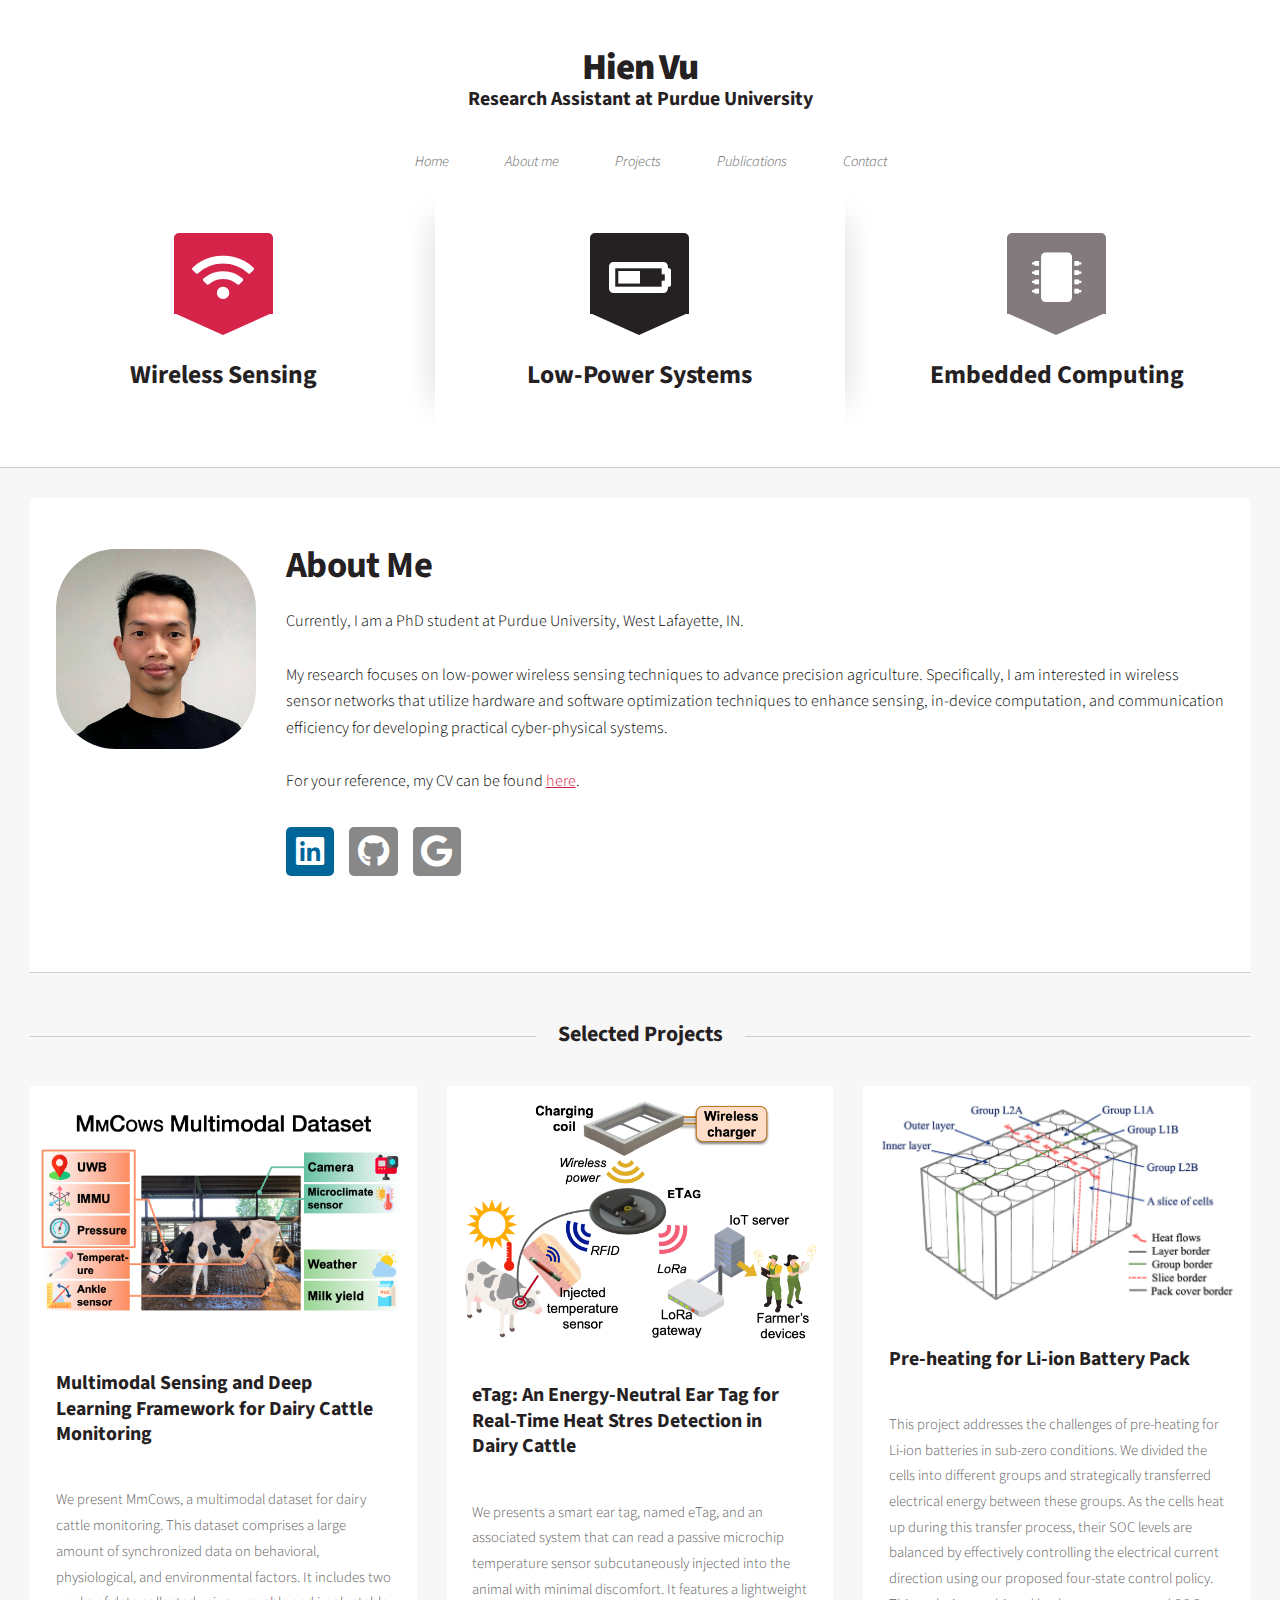
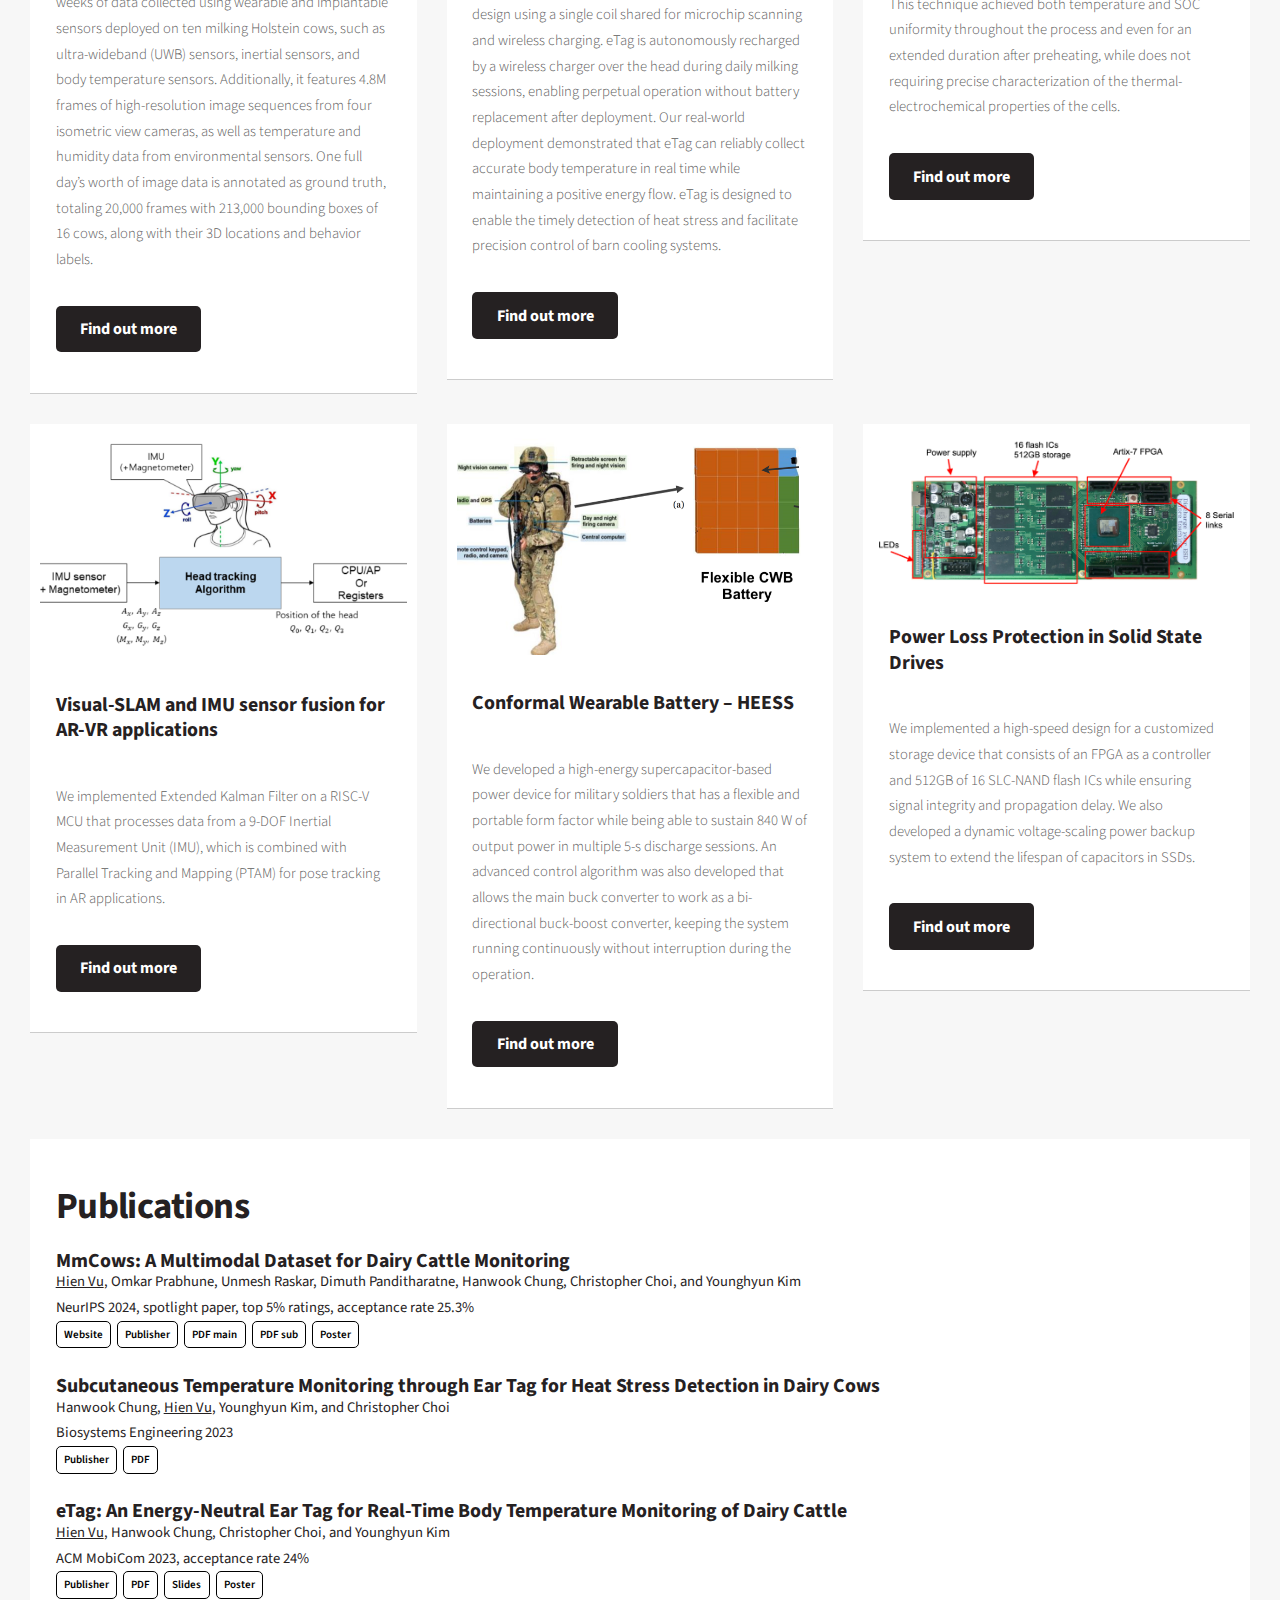
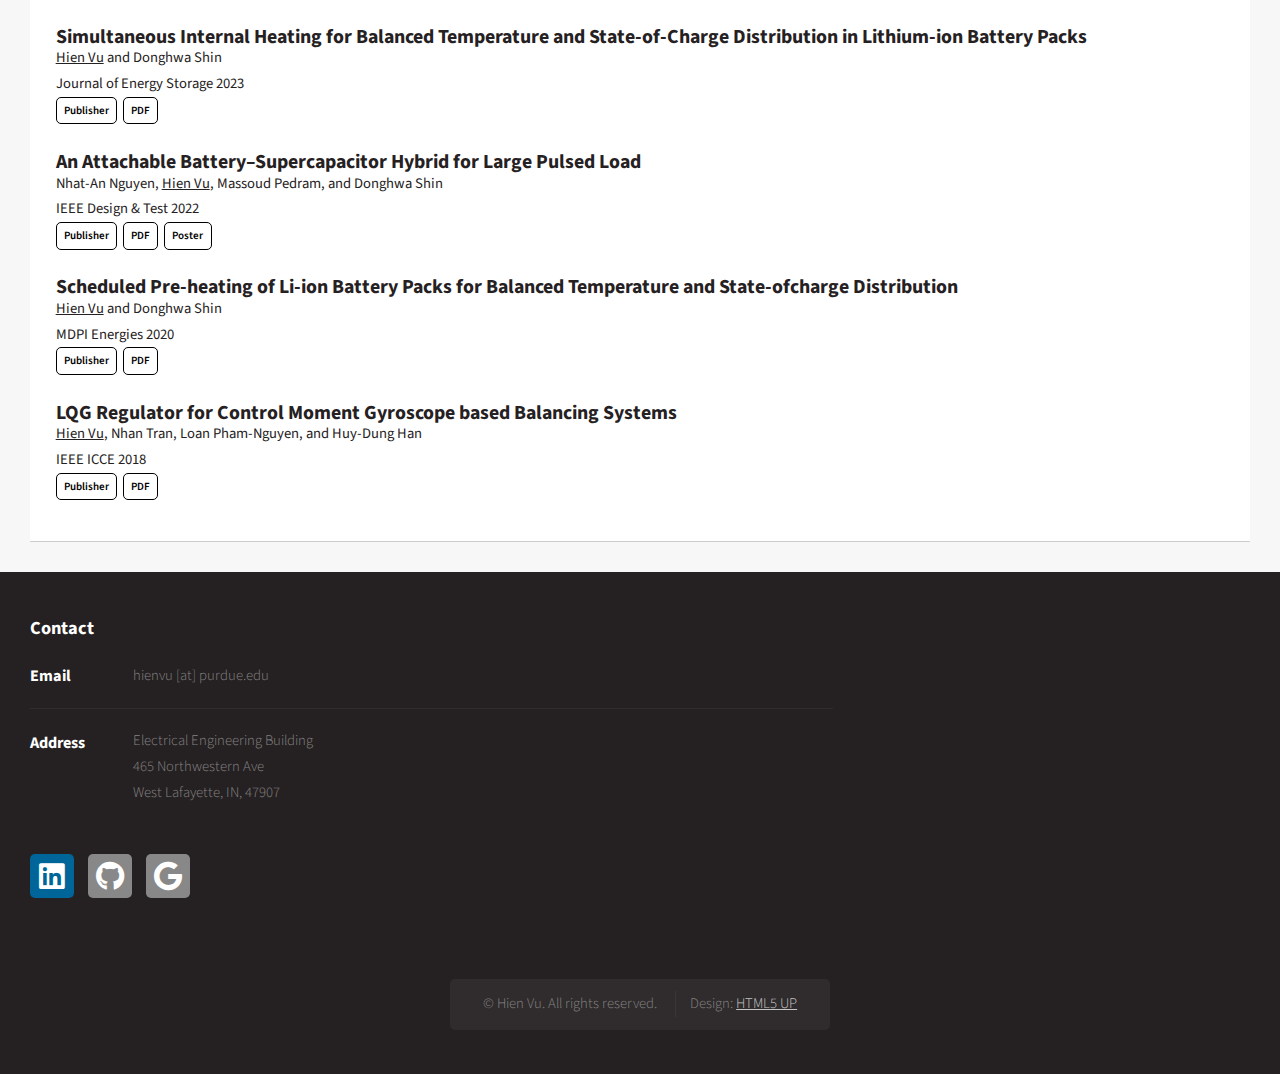
==== index.html @ 11cca4d1 "update" ====
<!DOCTYPE HTML>
<!--
	Dopetrope by HTML5 UP
	html5up.net | @ajlkn
	Free for personal and commercial use under the CCA 3.0 license (html5up.net/license)
-->
<html>

<head>
	<title>Hien Vu</title>
	<meta charset="utf-8" />
	<meta name="viewport" content="width=device-width, initial-scale=1, user-scalable=no" />
	<link rel="stylesheet" href="assets/css/main.css" />
</head>

<body class="homepage is-preload">

	<script> /*HV: 10/17/24: Open internal links in the same tab while external links in new tabs*/
		function targetBlank() {
			var internal = new RegExp("^.*#.*$", "i");
			var a = document.getElementsByTagName('a'); // Grab every link on the page
			for (var i = 0; i < a.length; i++) {
				var href = a[i].href; // Get the href of each link
				if (!internal.test(href) && !href.startsWith(window.location.origin)) { 
					// If it doesn't contain a hash and is an external link
					a[i].setAttribute('target', '_blank'); // Set target to _blank
					a[i].setAttribute('rel', 'noopener noreferrer');
				} else {
					// Ensure internal links do not have a target attribute
					a[i].removeAttribute('target');
				}
			}
		}

		window.onload = targetBlank;
	</script>


	<div id="page-wrapper">

		<!-- Header -->
		<section id="header" style="padding: 50px 0px 20px 0px;">

			<!-- Logo -->
			<h1><a href="index.html">Hien Vu</a></h1>
			<h3>Research Assistant at Purdue University</h3>

			<!-- Nav -->
			<nav id="nav">
				<ul>
					<li><a href="#">Home</a></li>
					<li><a href="#bio">About me</a></li>
					<li><a href="#projects">Projects</a></li>
					<li><a href="#publications">Publications</a></li>
					<!-- <li><a href="#mentoring">Mentoring</a></li> -->
					<li><a href="#contact">Contact</a></li>
					<!-- <li><a href="#bio">Work Experience</a></li> -->
					<!-- <li><a href="#bio">Patents</a></li> -->
					<!-- <li>
									<a href="#">Dropdown</a>
									<ul>
										<li><a href="#bio">Lorem ipsum dolor</a></li>
										<li><a href="#">Magna phasellus</a></li>
										<li><a href="#">Etiam dolore nisl</a></li>
										<li>
											<a href="#">Phasellus consequat</a>
											<ul>
												<li><a href="#">Magna phasellus</a></li>
												<li><a href="#">Etiam dolore nisl</a></li>
												<li><a href="#">Veroeros feugiat</a></li>
												<li><a href="#">Nisl sed aliquam</a></li>
												<li><a href="#">Dolore adipiscing</a></li>
											</ul>
										</li>
										<li><a href="#">Veroeros feugiat</a></li>
									</ul>
								</li> -->
					<!-- <li><a href="left-sidebar.html">Left Sidebar</a></li>
								<li><a href="right-sidebar.html">Right Sidebar</a></li>
								<li><a href="no-sidebar.html">No Sidebar</a></li> -->
				</ul>
			</nav>

			<!-- Banner -->
			<!-- <section id="banner">
				<header>
					<h2>Ciao! This is Alessandro's page.</h2>
					<p>Senior Research Scientist, Nokia Bell Labs</p>
				</header>
			</section> -->

			<!-- Intro -->
			<section id="intro" class="container">
				<div class="row">
					<div class="col-4 col-12-medium">
						<section class="first">
							<i class="icon solid featured alt1 fa-wifi fa-xs"></i>
							<header>
								<h2>Wireless Sensing</h2>
							</header>
							<!-- <p>Nisl amet dolor sit ipsum veroeros sed blandit consequat veroeros et magna tempus.</p> -->
						</section>
					</div>
					<div class="col-4 col-12-medium">
						<section class="middle">
							<i class="icon solid featured alt fa-battery-half fa-xs"></i>
							<header>
								<h2>Low-Power Systems</h2>
							</header>
							<!-- <p>Nisl amet dolor sit ipsum veroeros sed blandit consequat veroeros et magna tempus.</p> -->
						</section>
					</div>
					<div class="col-4 col-12-medium">
						<section class="last">
							<i class="icon solid featured alt2 fa-microchip fa-xs"></i>
							<header>
								<h2>Embedded Computing</h2>
							</header>
							<!-- <p>Nisl amet dolor sit ipsum veroeros sed blandit consequat veroeros et magna tempus.</p> -->
						</section>
					</div>
				</div>
				<!-- <footer>
								<ul class="actions">
									<li><a href="#" class="button large">Get Started</a></li>
									<li><a href="#" class="button alt large">Learn More</a></li>
								</ul>
							</footer> -->
			</section>

		</section>

		<!-- Main -->
		<section id="main">

			<div class="container">
				<article class="box post" id="bio">
					<!-- <a href="#" class="image featured"><img src="files/images/pic01.jpg" alt="" /></a> -->

					<div>
						<img class="author-img" src="files/profile/me.png" alt="" />
					</div>

					<div class="row">
						<div class="col">
							<div class="col-4 col-6-medium col-12-small">
								<header>
									<div>
										<h2>About Me</h2>
									</div>
									<!-- <p>Lorem ipsum dolor sit amet feugiat</p> -->
								</header>
								<hvt>
									Currently, I am a PhD student at Purdue University, West Lafayette, IN. </br> </br>

									My research focuses on low-power wireless sensing techniques to advance precision agriculture. Specifically, I am interested in wireless sensor networks that utilize hardware and software optimization techniques to enhance sensing, in-device computation, and communication efficiency for developing practical cyber-physical systems. </br> </br>
 
									For your reference, my CV can be found <a href="files/CV_Hien_Vu.pdf">here</a>.
								</p>

								<ul class="social">
									<li><a class="icon brands fa-linkedin" href="https://www.linkedin.com/in/hienvuvg"><span class="label">LinkedIn</span></a></li>
									<li><a class="icon brands fa-github" href="https://github.com/hienvuvg"><span class="label">Twitter</span></a></li>
									<li><a class="icon brands fa-google" href="https://scholar.google.com/citations?user=TlFWZ8QAAAAJ&hl=en"><span class="label">Google Scholar</span></a></li>
								</ul>
							</div>
						</div>
					</div>
				</article>


				<div class="row">
					<div class="col-12">

						<!-- Portfolio -->
						<section id="projects">
							<header class="major">
								<h2>Selected Projects</h2>
							</header>
							<div class="row">

								<div class="col-4 col-6-medium col-12-small">
									<section class="box">
										<a class="image featured"><img style="padding: 10px 10px 0px 10px;" src="files/images/MmCows_thumbnail.png" alt="" /></a>
										<header>
											<h3>Multimodal Sensing and Deep Learning Framework for Dairy Cattle Monitoring</p>
										</header>
										<p> 
											<!-- We introduce a comprehensive multimodal dataset for health monitoring of dairy cattle called MmCows. It includes data of dairy cows during 14 days consisting 3D UWB location, IMU acceleration, air pressure, body temperature, ankle acceleration, multi-view RGB images, weather conditions, UWB distances, head direction, lying behavior, and health records. Additionally, it features 20,000 annotated isometric-view images from four cameras, detailing cow IDs and behaviors of 16 cows, along with 3D body location ground truth. -->
											We present MmCows, a multimodal dataset for dairy cattle monitoring. This dataset comprises a large amount of synchronized data on behavioral, physiological, and environmental factors. It includes two weeks of data collected using wearable and implantable sensors deployed on ten milking Holstein cows, such as ultra-wideband (UWB) sensors, inertial sensors, and body temperature sensors. Additionally, it features 4.8M frames of high-resolution image sequences from four isometric view cameras, as well as temperature and humidity data from environmental sensors. One full day’s worth of image data is annotated as ground truth, totaling 20,000 frames with 213,000 bounding boxes of 16 cows, along with their 3D locations and behavior labels.
										</p>
										<footer>
											<ul class="actions">
												<li><a href="https://engineering.purdue.edu/neis/research/projects/mmcows.html" class="button alt">Find out more</a></li>
											</ul>
										</footer>
									</section>
								</div>


								<div class="col-4 col-6-medium col-12-small">
									<section class="box">
										<a class="image featured"><img style="padding: 10px 10px 0px 10px;" src="files/images/etag.png" alt="" /></a>
										<header>
											<h3>eTag: An Energy-Neutral Ear Tag for Real-Time Heat Stres Detection in Dairy Cattle</p>
										</header>
										<p> 
											<!-- We developed a light-weight wearable ear tag for non-invasively measuring body temperature of dairy cattle in real time for heat stress monitoring. The tag receives power wirelessly and autonomously from a stationary charger during short 10-minute milking sessions, allowing the tag to run for five days in average after one charge. Seven tags were fabricated and deployed on real cows in a three-week experiment in an operational dairy barn at UW-Madison. -->
											We presents a smart ear tag, named eTag, and an associated system that can read a passive microchip temperature sensor subcutaneously injected into the animal with minimal discomfort. It features a lightweight design using a single coil shared for microchip scanning and wireless charging. eTag is autonomously recharged by a wireless charger over the head during daily milking sessions, enabling perpetual operation without battery replacement after deployment. Our real-world deployment demonstrated that eTag can reliably collect accurate body temperature in real time while maintaining a positive energy flow. eTag is designed to enable the timely detection of heat stress and facilitate precision control of barn cooling systems.
										</p>
										<footer>
											<ul class="actions">
												<li><a href="https://www.dropbox.com/scl/fi/u3yf3z5c5z2ogj0otzvlh/MobiCom23.pdf?rlkey=tadvmqk7tgmmq2fmtlvgmvt2s&dl=1" class="button alt">Find out more</a></li>
											</ul>
										</footer>
									</section>
								</div>


								<div class="col-4 col-6-medium col-12-small">
									<section class="box">
										<a class="image featured"><img style="padding: 10px 10px 0px 10px;" src="files/images/heating.png" alt="" /></a>
										<header>
											<h3>Pre-heating for Li-ion Battery Pack</p>
										</header>
										<p> 
											<!-- Maintaining temperature and SOC levels of Li-ion cells is crucial to their performance and lifespan.  -->
											This project addresses the challenges of pre-heating for Li-ion batteries in sub-zero conditions. We divided the cells into different groups and strategically transferred electrical energy between these groups. As the cells heat up during this transfer process, their SOC levels are balanced by effectively controlling the electrical current direction using our proposed four-state control policy. This technique achieved both temperature and SOC uniformity throughout the process and even for an extended duration after preheating, while does not requiring precise characterization of the thermal-electrochemical properties of the cells.
										</p>
										<footer>
											<ul class="actions">
												<li><a href="https://www.sciencedirect.com/science/article/pii/S2352152X22025087?dgcid=author" class="button alt">Find out more</a></li>
											</ul>
										</footer>
									</section>
								</div>


								<div class="col-4 col-6-medium col-12-small">
									<section class="box">
										<a class="image featured"><img style="padding: 10px 10px 0px 10px;" src="files/images/slam.png" alt="" /></a>
										<header>
											<h3>Visual-SLAM and IMU sensor fusion for AR-VR applications</p>
										</header>
										<p> We implemented Extended Kalman Filter on a RISC-V MCU that processes data from a 9-DOF Inertial Measurement Unit (IMU), which is combined with Parallel Tracking and Mapping (PTAM) for pose tracking in AR applications.</p>
										<footer>
											<ul class="actions">
												<li><a href="pages/visual-slam.html" class="button alt">Find out more</a></li>
											</ul>
										</footer>
									</section>
								</div>


								<div class="col-4 col-6-medium col-12-small">
									<section class="box">
										<a class="image featured"><img style="padding: 10px 10px 0px 10px;" src="files/images/cwb.png" alt="" /></a>
										<header>
											<h3>Conformal Wearable Battery – HEESS</p>
										</header>
										<p> We developed a high-energy supercapacitor-based power device for military soldiers that has a flexible and portable form factor while being able to sustain 840 W of output power in multiple 5-s discharge sessions. An advanced control algorithm was also developed that allows the main buck converter to work as a bi-directional buck-boost converter, keeping the system running continuously without interruption during the operation. </p>
										<footer>
											<ul class="actions">
												<li><a href="pages/cwb-heess.html" class="button alt">Find out more</a></li>
											</ul>
										</footer>
									</section>
								</div>

								<div class="col-4 col-6-medium col-12-small">
									<section class="box">
										<a class="image featured"><img style="padding: 10px 10px 0px 10px;" src="files/images/plp.png" alt="" /></a>
										<header>
											<h3>Power Loss Protection in Solid State Drives</p>
										</header>
										<p> We implemented a high-speed design for a customized storage device that consists of an FPGA as a controller and 512GB of 16 SLC-NAND flash ICs while ensuring signal integrity and propagation delay. We also developed a dynamic voltage-scaling power backup system to extend the lifespan of capacitors in SSDs.
										</p>
										<footer>
											<ul class="actions">
												<li><a href="pages/spartan-ssd.html" class="button alt">Find out more</a></li>
											</ul>
										</footer>
									</section>
								</div>

								
							</div>
						</section>

					</div>
					<div class="col-12">

						<!-- Blog -->


					</div>
				</div>

				<article class="box post" id="publications">
					<!-- <a href="#" class="image featured"><img src="files/images/pic01.jpg" alt="" /></a> -->
					<header>
						<h2>Publications</h2>
						<!-- <p>Lorem ipsum dolor sit amet feugiat</p> -->
					</header>
		
					<section>
						<!-- <header>
							<h3>Selected Peer-reviewed Publications</h3>
						</header> -->
						<!-- <p> -->
							<!-- HV: Default format -->
							<!-- <ul class="no-bullets">
								<li><b>Paper name</b></br>
									<u>Hien Vu</u>, Hanwook Chung, Christopher Choi, and Younghyun Kim </br>
									Conference</br>
									<a class="button small alt" href="https://link">Publisher</a>
									<a class="button small alt" href="papers/link">PDF</a>
								</li>
							</ul> -->
							<strong>
							<div class="list__item">
								<article class="archive__item" itemscope="" itemtype="http://schema.org/CreativeWork">
									<h3 class="archive__item-title" itemprop="headline" style="text-decoration:none; margin-bottom:-5px;">MmCows: A Multimodal Dataset for Dairy Cattle Monitoring</h3>
									<p><u>Hien Vu</u>, Omkar Prabhune, Unmesh Raskar, Dimuth Panditharatne, Hanwook Chung, Christopher Choi, and Younghyun Kim</br>
									NeurIPS 2024, spotlight paper, top 5% ratings, acceptance rate 25.3%
									<br/>
									<a class="button small alt" href="https://engineering.purdue.edu/neis/research/projects/mmcows.html">Website</a>
									<a class="button small alt" href="https://neurips.cc/virtual/2024/poster/97651">Publisher</a>
									<a class="button small alt" href="https://www.dropbox.com/scl/fi/v6la2ydf9biwo1w7e76ck/MmCows_dataset.pdf?rlkey=ay6d407gtlgrjuit8cy4yiatv&st=zfhsxdw7&dl=1">PDF main</a>
									<a class="button small alt" href="https://www.dropbox.com/scl/fi/86fx179015w424iy36ehj/MmCows_supplementary.pdf?rlkey=79z3ykysdqgm76xk8qbhezvte&st=mymy14cp&dl=1">PDF sub</a>
									<a class="button small alt" href="https://www.dropbox.com/scl/fi/g466wu7mhuygx9ybh5nr9/MmCows_poster.pdf?rlkey=vqf6qt4md3xd86frsl70i08h9&st=g1z36kzr&dl=1">Poster</a>
								</article>
							</div>
							</br>

							<div class="list__item">
								<article class="archive__item" itemscope="" itemtype="http://schema.org/CreativeWork">
									<h3 class="archive__item-title" itemprop="headline" style="text-decoration:none; margin-bottom:-5px;">Subcutaneous Temperature Monitoring through Ear Tag for Heat Stress Detection in Dairy Cows</h3>
									<p>Hanwook Chung, <u>Hien Vu</u>, Younghyun Kim, and Christopher Choi </br>
									Biosystems Engineering 2023 
									<br/>
									<a class="button small alt" href="https://doi.org/10.1016/j.biosystemseng.2023.10.001">Publisher</a>
									<a class="button small alt" href="https://www.dropbox.com/scl/fi/bzo64v2sgx4636b1y4cy0/BiosystemsEngineering23.pdf?rlkey=suqlbryxsiq9ffx7xlndlhn79&dl=1">PDF</a>
								</article>
							</div>
							</br>


							<div class="list__item">
								<article class="archive__item" itemscope="" itemtype="http://schema.org/CreativeWork">
									<h3 class="archive__item-title" itemprop="headline" style="text-decoration:none; margin-bottom:-5px;">eTag: An Energy-Neutral Ear Tag for Real-Time Body Temperature Monitoring of Dairy Cattle</h3>
									<p><u>Hien Vu</u>, Hanwook Chung, Christopher Choi, and Younghyun Kim</br>
									ACM MobiCom 2023, acceptance rate 24%
									<br/>
									<a class="button small alt" href="https://dl.acm.org/doi/10.1145/3570361.3613262">Publisher</a>
									<a class="button small alt" href="https://www.dropbox.com/scl/fi/u3yf3z5c5z2ogj0otzvlh/MobiCom23.pdf?rlkey=tadvmqk7tgmmq2fmtlvgmvt2s&st=52aft6n7&dl=1">PDF</a>
									<a class="button small alt" href="https://www.dropbox.com/scl/fo/f5gdgto2hhve1o1640eoi/AP4o-ZFN95jpjE65LvuLLLc?rlkey=qdwfuu2wbnz1fyqw66nadlu9f&dl=0">Slides</a>
									<a class="button small alt" href="https://www.dropbox.com/scl/fo/f5gdgto2hhve1o1640eoi/AP4o-ZFN95jpjE65LvuLLLc?rlkey=qdwfuu2wbnz1fyqw66nadlu9f&dl=0">Poster</a>
								</article>
							</div>
							</br>

							<div class="list__item">
								<article class="archive__item" itemscope="" itemtype="http://schema.org/CreativeWork">
									<h3 class="archive__item-title" itemprop="headline" style="text-decoration:none; margin-bottom:-5px;">Simultaneous Internal Heating for Balanced Temperature and State-of-Charge Distribution in Lithium-ion Battery Packs</h3>
									<p><u>Hien Vu</u> and Donghwa Shin </br>
									Journal of Energy Storage 2023
									<br/>
									<a class="button small alt" href="https://www.sciencedirect.com/science/article/pii/S2352152X22025087">Publisher</a>
									<a class="button small alt" href="https://www.dropbox.com/scl/fi/kjhqefb1laz0h1y8txrsi/PostHeating23.pdf?rlkey=leazy4vbnp7ljk88vvnotp41q&dl=1">PDF</a>
								</article>
							</div>
							</br>

							<div class="list__item">
								<article class="archive__item" itemscope="" itemtype="http://schema.org/CreativeWork">
									<h3 class="archive__item-title" itemprop="headline" style="text-decoration:none; margin-bottom:-5px;">An Attachable Battery–Supercapacitor Hybrid for Large Pulsed Load</h3>
									<p>Nhat-An Nguyen, <u>Hien Vu</u>, Massoud Pedram, and Donghwa Shin</br>
									IEEE Design & Test 2022
									<br/>
									<a class="button small alt" href="https://ieeexplore.ieee.org/document/9781313">Publisher</a>
									<a class="button small alt" href="https://www.dropbox.com/scl/fi/e42y07o0tkmqw0n0k5g05/DesignTest22.pdf?rlkey=501d2us1dhv1zxigodxcxz9vx&dl=1">PDF</a>
									<a class="button small alt" href="https://www.dropbox.com/scl/fi/unyqsobl6t9jusa9z1nhy/2021DACYFPoster.pdf?rlkey=rb84p8r9mmax59b5jw0qpudtx&dl=1">Poster</a>
								</article>
							</div>
							</br>

							<div class="list__item">
								<article class="archive__item" itemscope="" itemtype="http://schema.org/CreativeWork">
									<h3 class="archive__item-title" itemprop="headline" style="text-decoration:none; margin-bottom:-5px;">Scheduled Pre-heating of Li-ion Battery Packs for Balanced Temperature and State-ofcharge Distribution</h3>
									<p><u>Hien Vu</u> and Donghwa Shin </br>
									MDPI Energies 2020
									<br/>
									<a class="button small alt" href="https://www.mdpi.com/1996-1073/13/9/2212">Publisher</a>
									<a class="button small alt" href="https://www.dropbox.com/scl/fi/8j5z20hqb0hktwez0y7qa/EnergiesMDPI20.pdf?rlkey=sarfchk9rmpiqit4yvjhrvvoq&dl=1">PDF</a>
								</article>
							</div>
							</br>

							<div class="list__item">
								<article class="archive__item" itemscope="" itemtype="http://schema.org/CreativeWork">
									<h3 class="archive__item-title" itemprop="headline" style="text-decoration:none; margin-bottom:-5px;">LQG Regulator for Control Moment Gyroscope based Balancing Systems</h3>
									<p><u>Hien Vu</u>, Nhan Tran, Loan Pham-Nguyen, and Huy-Dung Han</br>
									IEEE ICCE 2018
									<br/>
									<a class="button small alt" href="https://ieeexplore.ieee.org/document/8465717">Publisher</a>
									<a class="button small alt" href="https://www.dropbox.com/scl/fi/9mo51dyjweuxpwpmbknub/ICCE18.pdf?rlkey=wq24t3b0f2wf6nn2pkbahjel5&dl=1">PDF</a>
								</article>
							</div>
						</strong>

					</section>

					<!-- <section>
						<header>
							<h3>List</h3>
						</header>
						<p>
							<ul>
								<li>Item 1</li>

							</ul>
						</p>
					</section> -->

				</article>

			<!-- 	<article class="box post" id="mentoring">
					<header>
						<h2>Mentoring</h2>
					</header>

					<p>
						Text
						</br>
						Text:
						</p>

					<section>
							<header>
								<h3>Text</h3>
							</header>
						<ul>
							<li> Item 1 </li>
						</ul>
					</section>

					<section>
						<header>
							<h3>Text</h3>
						</header>
					<ul>
					<li>Item 1
					</li>
				</ul>
				</section>
 -->
						
					
	
				</article>

			</div>
		</section>

		<!-- Footer -->
		<section id="footer">
			<div class="container">
				<div class="row">
					<!-- <div class="col-8 col-12-medium">
						<section>
							<header>
								<h2>Blandit nisl adipiscing</h2>
							</header>
							<ul class="dates">
								<li>
									<span class="date">Jan <strong>27</strong></span>
									<h3><a href="#">Lorem dolor sit amet veroeros</a></h3>
									<p>Ipsum dolor sit amet veroeros consequat blandit ipsum phasellus lorem consequat
										etiam.</p>
								</li>
								<li>
									<span class="date">Jan <strong>23</strong></span>
									<h3><a href="#">Ipsum sed blandit nisl consequat</a></h3>
									<p>Blandit phasellus lorem ipsum dolor tempor sapien tortor hendrerit adipiscing
										feugiat lorem.</p>
								</li>
								<li>
									<span class="date">Jan <strong>15</strong></span>
									<h3><a href="#">Magna tempus lorem feugiat</a></h3>
									<p>Dolore consequat sed phasellus lorem sed etiam nullam dolor etiam sed amet sit
										consequat.</p>
								</li>
								<li>
									<span class="date">Jan <strong>12</strong></span>
									<h3><a href="#">Dolore tempus ipsum feugiat nulla</a></h3>
									<p>Feugiat lorem dolor sed nullam tempus lorem ipsum dolor sit amet nullam
										consequat.</p>
								</li>
								<li>
									<span class="date">Jan <strong>10</strong></span>
									<h3><a href="#">Blandit tempus aliquam?</a></h3>
									<p>Feugiat sed tempus blandit tempus adipiscing nisl lorem ipsum dolor sit amet
										dolore.</p>
								</li>
							</ul>
						</section>
					</div> -->
					<!-- <div class="col-4 col-12-medium">
						<section>
							<header>
								<h2>What's this all about?</h2>
							</header>
							<a href="#" class="image featured"><img src="files/images/pic10.jpg" alt="" /></a>
							<p>
								This is <strong>Dopetrope</strong> a free, fully responsive HTML5 site template by
								<a href="http://twitter.com/ajlkn">AJ</a> for <a href="http://html5up.net/">HTML5 UP</a>
								It's released for free under
								the <a href="http://html5up.net/license/">Creative Commons Attribution</a> license so
								feel free to use it for any personal or commercial project &ndash; just don't forget to
								credit us!
							</p>
							<footer>
								<ul class="actions">
									<li><a href="#" class="button">Find out more</a></li>
								</ul>
							</footer>
						</section>
					</div> -->
					<!-- <div class="col-4 col-6-medium col-12-small">
						<section>
							<header>
								<h2>Tempus consequat</h2>
							</header>
							<ul class="divided">
								<li><a href="#">Lorem ipsum dolor sit amet sit veroeros</a></li>
								<li><a href="#">Sed et blandit consequat sed tlorem blandit</a></li>
								<li><a href="#">Adipiscing feugiat phasellus sed tempus</a></li>
								<li><a href="#">Hendrerit tortor vitae mattis tempor sapien</a></li>
								<li><a href="#">Sem feugiat sapien id suscipit magna felis nec</a></li>
								<li><a href="#">Elit class aptent taciti sociosqu ad litora</a></li>
							</ul>
						</section>
					</div> -->
					<!-- <div class="col-4 col-6-medium col-12-small">
						<section>
							<header>
								<h2>Ipsum et phasellus</h2>
							</header>
							<ul class="divided">
								<li><a href="#">Lorem ipsum dolor sit amet sit veroeros</a></li>
								<li><a href="#">Sed et blandit consequat sed tlorem blandit</a></li>
								<li><a href="#">Adipiscing feugiat phasellus sed tempus</a></li>
								<li><a href="#">Hendrerit tortor vitae mattis tempor sapien</a></li>
								<li><a href="#">Sem feugiat sapien id suscipit magna felis nec</a></li>
								<li><a href="#">Elit class aptent taciti sociosqu ad litora</a></li>
							</ul>
						</section>
					</div> -->
					<div class="col-8 col-12-medium">
						<section id="contact">
							<header>
								<h2>Contact</h2>
							</header>
							<ul class="contact">
								<li>
									<h3>Email</h3>
									<p>hienvu [at] purdue.edu</p>
								</li>
								<li>
									<h3>Address</h3>
									<!-- <p style="color: #878382;"> -->
									<p>
										Electrical Engineering Building<br />
										465 Northwestern Ave<br />
										West Lafayette, IN, 47907
									</p>
								</li>

							</ul>
							<ul class="social">
								<li><a class="icon brands fa-linkedin" href="https://www.linkedin.com/in/hienvuvg"><span class="label">LinkedIn</span></a></li>
								<li><a class="icon brands fa-github" href="https://github.com/hienvuvg"><span class="label">Twitter</span></a></li>
								<li><a class="icon brands fa-google" href="https://scholar.google.com/citations?user=TlFWZ8QAAAAJ&hl=en"><span class="label">Google Scholar</span></a></li>
							</ul>
						</section>
					</div>
					<div class="col-12">
						<!-- Copyright -->
						<div id="copyright">
							<ul class="links">
								<li>&copy; Hien Vu. All rights reserved.</li>
								<li>Design: <a href="http://html5up.net">HTML5 UP</a></li>
							</ul>
						</div>

					</div>
				</div>
			</div>
		</section>

	</div>
</body>

	<!-- Scripts -->
	<script src="assets/js/jquery.min.js"></script>
	<script src="assets/js/jquery.dropotron.min.js"></script>
	<script src="assets/js/browser.min.js"></script>
	<script src="assets/js/breakpoints.min.js"></script>
	<script src="assets/js/util.js"></script>
	<script src="assets/js/main.js"></script>

</html>
---- assets/css/main.css ----
@import url("fontawesome-all.min.css");
@import url("https://fonts.googleapis.com/css?family=Source+Sans+Pro:300,400,700,900,300italic");

/*
	Dopetrope by HTML5 UP
	html5up.net | @ajlkn
	Free for personal and commercial use under the CCA 3.0 license (html5up.net/license)
*/

/*html *
{
   font-size: 1em !important;
   color: #000 !important;
   font-family: Arial !important;
}
*/

html, body, div, span, applet, object,
iframe, h1, h2, h3, h4, h5, h6, p, blockquote,
pre, a, abbr, acronym, address, big, cite,
code, del, dfn, em, img, ins, kbd, q, s, samp,
small, strike, strong, sub, sup, tt, var, b,
u, i, center, dl, dt, dd, ol, ul, li, fieldset,
form, label, legend, table, caption, tbody,
tfoot, thead, tr, th, td, article, aside,
canvas, details, embed, figure, figcaption,
footer, header, hgroup, menu, nav, output, ruby,
section, summary, time, mark, audio, video {
	margin: 0;
	padding: 0;
	border: 0;
	font-size: 100%;
	font: inherit;
	vertical-align: baseline;}

article, aside, details, figcaption, figure,
footer, header, hgroup, menu, nav, section {
	display: block;}

body {
	line-height: 1;
}

ol, ul {
	list-style: none;
}

blockquote, q {
	quotes: none;
}

	blockquote:before, blockquote:after, q:before, q:after {
		content: '';
		content: none;
	}

table {
	border-collapse: collapse;
	border-spacing: 0;
}

body {
	-webkit-text-size-adjust: none;
}

mark {
	background-color: transparent;
	color: inherit;
}

input::-moz-focus-inner {
	border: 0;
	padding: 0;
}

input, select, textarea {
	-moz-appearance: none;
	-webkit-appearance: none;
	-ms-appearance: none;
	appearance: none;
}

/* Basic */

	html {
		box-sizing: border-box;
		scroll-behavior: smooth;
	}

	*, *:before, *:after {
		box-sizing: inherit;
	}

	body {
		background: #252122;
		background-image: url("images/bg02.png");
	}

		body.is-preload *, body.is-preload *:before, body.is-preload *:after {
			-moz-animation: none !important;
			-webkit-animation: none !important;
			-ms-animation: none !important;
			animation: none !important;
			-moz-transition: none !important;
			-webkit-transition: none !important;
			-ms-transition: none !important;
			transition: none !important;
		}

	body, input, textarea, select {
		font-family: 'Source Sans Pro';
		font-weight: 300;
		color: #5d5d5d;
		font-size: 14pt;
		line-height: 1.75em;
	}

	strong, b {
		color: #252122;
		font-weight: 400;
	}

	i, em {
		font-style: italic;
	}

	sub {
		position: relative;
		top: 0.5em;
		font-size: 0.8em;
	}

	sup {
		position: relative;
		top: -0.5em;
		font-size: 0.8em;
	}

	blockquote {
		border-left: solid 0.75em #dddddd;
		padding: 1em 0 1em 1.5em;
		font-style: italic;
	}

	h1, h2, h3, h4, h5, h6 {
		color: #252122;
		font-weight: 700;
	}

	h1 a, h2 a, h3 a, h4 a, h5 a, h6 a {
		color: inherit;
		text-decoration: none;
	}

	h2 {
		font-size: 1.5em;
	}

	h3 {
		font-size: 1.35em;
	}

	a {
		color: #d52349;
		text-decoration: underline;
	}

		a:hover {
			text-decoration: none;
		}

	br.clear {
		clear: both;
	}

	hr {
		border: 0;
		border-top: solid 1px #dddddd;
		height: 1px;
		margin: 2em 0 2em 0;
	}

	p, ul, ol, dl, table {
		margin-bottom: 2em;
/*		HV: change the body font size here*/
/*		font-size: 1.1em;*/
/*		font-weight: regular;*/
/*		color: black;*/
	}

	hvt {
		margin-bottom: 2em;
/*		HV: change the body font size here*/
		font-size: 1.1em;
		font-weight: regular;
		color: black;
	}

/* Container */

	.container {
		margin: 0 auto;
		max-width: 100%;
		width: 70em;
	}

		@media screen and (max-width: 1680px) {

			.container {
				width: 70em;
			}

		}

		@media screen and (max-width: 1280px) {

			.container {
				width: calc(100% - 60px);
			}

		}

		@media screen and (max-width: 980px) {

			.container {
				width: calc(100% - 80px);
			}

		}

		@media screen and (max-width: 736px) {

			.container {
				width: calc(100% - 40px);
			}

		}

/* Row */

	.row {
		display: flex;
		flex-wrap: wrap;
		box-sizing: border-box;
		align-items: stretch;
	}

		.row > * {
			box-sizing: border-box;
		}

		.row.gtr-uniform > * > :last-child {
			margin-bottom: 0;
		}

		.row.aln-left {
			justify-content: flex-start;
		}

		.row.aln-center {
			justify-content: center;
		}

		.row.aln-right {
			justify-content: flex-end;
		}

		.row.aln-top {
			align-items: flex-start;
		}

		.row.aln-middle {
			align-items: center;
		}

		.row.aln-bottom {
			align-items: flex-end;
		}

		.row > .imp {
			order: -1;
		}

		.row > .col-1 {
			width: 8.33333%;
		}

		.row > .off-1 {
			margin-left: 8.33333%;
		}

		.row > .col-2 {
			width: 16.66667%;
		}

		.row > .off-2 {
			margin-left: 16.66667%;
		}

		.row > .col-3 {
			width: 25%;
		}

		.row > .off-3 {
			margin-left: 25%;
		}

		.row > .col-4 {
			width: 33.33333%;
		}

		.row > .off-4 {
			margin-left: 33.33333%;
		}

		.row > .col-5 {
			width: 41.66667%;
		}

		.row > .off-5 {
			margin-left: 41.66667%;
		}

		.row > .col-6 {
			width: 50%;
		}

		.row > .off-6 {
			margin-left: 50%;
		}

		.row > .col-7 {
			width: 58.33333%;
		}

		.row > .off-7 {
			margin-left: 58.33333%;
		}

		.row > .col-8 {
			width: 66.66667%;
		}

		.row > .off-8 {
			margin-left: 66.66667%;
		}

		.row > .col-9 {
			width: 75%;
		}

		.row > .off-9 {
			margin-left: 75%;
		}

		.row > .col-10 {
			width: 83.33333%;
		}

		.row > .off-10 {
			margin-left: 83.33333%;
		}

		.row > .col-11 {
			width: 91.66667%;
		}

		.row > .off-11 {
			margin-left: 91.66667%;
		}

		.row > .col-12 {
			width: 100%;
		}

		.row > .off-12 {
			margin-left: 100%;
		}

		.row.gtr-0 {
			margin-top: 0px;
			margin-left: 0px;
		}

			.row.gtr-0 > * {
				padding: 0px 0 0 0px;
			}

			.row.gtr-0.gtr-uniform {
				margin-top: 0px;
			}

				.row.gtr-0.gtr-uniform > * {
					padding-top: 0px;
				}

		.row.gtr-25 {
			margin-top: -12.5px;
			margin-left: -12.5px;
		}

			.row.gtr-25 > * {
				padding: 12.5px 0 0 12.5px;
			}

			.row.gtr-25.gtr-uniform {
				margin-top: -12.5px;
			}

				.row.gtr-25.gtr-uniform > * {
					padding-top: 12.5px;
				}

		.row.gtr-50 {
			margin-top: -25px;
			margin-left: -25px;
		}

			.row.gtr-50 > * {
				padding: 25px 0 0 25px;
			}

			.row.gtr-50.gtr-uniform {
				margin-top: -25px;
			}

				.row.gtr-50.gtr-uniform > * {
					padding-top: 25px;
				}

		.row {
			margin-top: -50px;
			margin-left: -50px;
		}

			.row > * {
				padding: 50px 0 0 50px;
			}

			.row.gtr-uniform {
				margin-top: -50px;
			}

				.row.gtr-uniform > * {
					padding-top: 50px;
				}

		.row.gtr-150 {
			margin-top: -75px;
			margin-left: -75px;
		}

			.row.gtr-150 > * {
				padding: 75px 0 0 75px;
			}

			.row.gtr-150.gtr-uniform {
				margin-top: -75px;
			}

				.row.gtr-150.gtr-uniform > * {
					padding-top: 75px;
				}

		.row.gtr-200 {
			margin-top: -100px;
			margin-left: -100px;
		}

			.row.gtr-200 > * {
				padding: 100px 0 0 100px;
			}

			.row.gtr-200.gtr-uniform {
				margin-top: -100px;
			}

				.row.gtr-200.gtr-uniform > * {
					padding-top: 100px;
				}

		@media screen and (max-width: 1680px) {

			.row {
				display: flex;
				flex-wrap: wrap;
				box-sizing: border-box;
				align-items: stretch;
			}

				.row > * {
					box-sizing: border-box;
				}

				.row.gtr-uniform > * > :last-child {
					margin-bottom: 0;
				}

				.row.aln-left {
					justify-content: flex-start;
				}

				.row.aln-center {
					justify-content: center;
				}

				.row.aln-right {
					justify-content: flex-end;
				}

				.row.aln-top {
					align-items: flex-start;
				}

				.row.aln-middle {
					align-items: center;
				}

				.row.aln-bottom {
					align-items: flex-end;
				}

				.row > .imp-xlarge {
					order: -1;
				}

				.row > .col-1-xlarge {
					width: 8.33333%;
				}

				.row > .off-1-xlarge {
					margin-left: 8.33333%;
				}

				.row > .col-2-xlarge {
					width: 16.66667%;
				}

				.row > .off-2-xlarge {
					margin-left: 16.66667%;
				}

				.row > .col-3-xlarge {
					width: 25%;
				}

				.row > .off-3-xlarge {
					margin-left: 25%;
				}

				.row > .col-4-xlarge {
					width: 33.33333%;
				}

				.row > .off-4-xlarge {
					margin-left: 33.33333%;
				}

				.row > .col-5-xlarge {
					width: 41.66667%;
				}

				.row > .off-5-xlarge {
					margin-left: 41.66667%;
				}

				.row > .col-6-xlarge {
					width: 50%;
				}

				.row > .off-6-xlarge {
					margin-left: 50%;
				}

				.row > .col-7-xlarge {
					width: 58.33333%;
				}

				.row > .off-7-xlarge {
					margin-left: 58.33333%;
				}

				.row > .col-8-xlarge {
					width: 66.66667%;
				}

				.row > .off-8-xlarge {
					margin-left: 66.66667%;
				}

				.row > .col-9-xlarge {
					width: 75%;
				}

				.row > .off-9-xlarge {
					margin-left: 75%;
				}

				.row > .col-10-xlarge {
					width: 83.33333%;
				}

				.row > .off-10-xlarge {
					margin-left: 83.33333%;
				}

				.row > .col-11-xlarge {
					width: 91.66667%;
				}

				.row > .off-11-xlarge {
					margin-left: 91.66667%;
				}

				.row > .col-12-xlarge {
					width: 100%;
				}

				.row > .off-12-xlarge {
					margin-left: 100%;
				}

				.row.gtr-0 {
					margin-top: 0px;
					margin-left: 0px;
				}

					.row.gtr-0 > * {
						padding: 0px 0 0 0px;
					}

					.row.gtr-0.gtr-uniform {
						margin-top: 0px;
					}

						.row.gtr-0.gtr-uniform > * {
							padding-top: 0px;
						}

				.row.gtr-25 {
					margin-top: -12.5px;
					margin-left: -12.5px;
				}

					.row.gtr-25 > * {
						padding: 12.5px 0 0 12.5px;
					}

					.row.gtr-25.gtr-uniform {
						margin-top: -12.5px;
					}

						.row.gtr-25.gtr-uniform > * {
							padding-top: 12.5px;
						}

				.row.gtr-50 {
					margin-top: -25px;
					margin-left: -25px;
				}

					.row.gtr-50 > * {
						padding: 25px 0 0 25px;
					}

					.row.gtr-50.gtr-uniform {
						margin-top: -25px;
					}

						.row.gtr-50.gtr-uniform > * {
							padding-top: 25px;
						}

				.row {
					margin-top: -50px;
					margin-left: -50px;
				}

					.row > * {
						padding: 50px 0 0 50px;
					}

					.row.gtr-uniform {
						margin-top: -50px;
					}

						.row.gtr-uniform > * {
							padding-top: 50px;
						}

				.row.gtr-150 {
					margin-top: -75px;
					margin-left: -75px;
				}

					.row.gtr-150 > * {
						padding: 75px 0 0 75px;
					}

					.row.gtr-150.gtr-uniform {
						margin-top: -75px;
					}

						.row.gtr-150.gtr-uniform > * {
							padding-top: 75px;
						}

				.row.gtr-200 {
					margin-top: -100px;
					margin-left: -100px;
				}

					.row.gtr-200 > * {
						padding: 100px 0 0 100px;
					}

					.row.gtr-200.gtr-uniform {
						margin-top: -100px;
					}

						.row.gtr-200.gtr-uniform > * {
							padding-top: 100px;
						}

		}

		@media screen and (max-width: 1280px) {

			.row {
				display: flex;
				flex-wrap: wrap;
				box-sizing: border-box;
				align-items: stretch;
			}

				.row > * {
					box-sizing: border-box;
				}

				.row.gtr-uniform > * > :last-child {
					margin-bottom: 0;
				}

				.row.aln-left {
					justify-content: flex-start;
				}

				.row.aln-center {
					justify-content: center;
				}

				.row.aln-right {
					justify-content: flex-end;
				}

				.row.aln-top {
					align-items: flex-start;
				}

				.row.aln-middle {
					align-items: center;
				}

				.row.aln-bottom {
					align-items: flex-end;
				}

				.row > .imp-large {
					order: -1;
				}

				.row > .col-1-large {
					width: 8.33333%;
				}

				.row > .off-1-large {
					margin-left: 8.33333%;
				}

				.row > .col-2-large {
					width: 16.66667%;
				}

				.row > .off-2-large {
					margin-left: 16.66667%;
				}

				.row > .col-3-large {
					width: 25%;
				}

				.row > .off-3-large {
					margin-left: 25%;
				}

				.row > .col-4-large {
					width: 33.33333%;
				}

				.row > .off-4-large {
					margin-left: 33.33333%;
				}

				.row > .col-5-large {
					width: 41.66667%;
				}

				.row > .off-5-large {
					margin-left: 41.66667%;
				}

				.row > .col-6-large {
					width: 50%;
				}

				.row > .off-6-large {
					margin-left: 50%;
				}

				.row > .col-7-large {
					width: 58.33333%;
				}

				.row > .off-7-large {
					margin-left: 58.33333%;
				}

				.row > .col-8-large {
					width: 66.66667%;
				}

				.row > .off-8-large {
					margin-left: 66.66667%;
				}

				.row > .col-9-large {
					width: 75%;
				}

				.row > .off-9-large {
					margin-left: 75%;
				}

				.row > .col-10-large {
					width: 83.33333%;
				}

				.row > .off-10-large {
					margin-left: 83.33333%;
				}

				.row > .col-11-large {
					width: 91.66667%;
				}

				.row > .off-11-large {
					margin-left: 91.66667%;
				}

				.row > .col-12-large {
					width: 100%;
				}

				.row > .off-12-large {
					margin-left: 100%;
				}

				.row.gtr-0 {
					margin-top: 0px;
					margin-left: 0px;
				}

					.row.gtr-0 > * {
						padding: 0px 0 0 0px;
					}

					.row.gtr-0.gtr-uniform {
						margin-top: 0px;
					}

						.row.gtr-0.gtr-uniform > * {
							padding-top: 0px;
						}

				.row.gtr-25 {
					margin-top: -7.5px;
					margin-left: -7.5px;
				}

					.row.gtr-25 > * {
						padding: 7.5px 0 0 7.5px;
					}

					.row.gtr-25.gtr-uniform {
						margin-top: -7.5px;
					}

						.row.gtr-25.gtr-uniform > * {
							padding-top: 7.5px;
						}

				.row.gtr-50 {
					margin-top: -15px;
					margin-left: -15px;
				}

					.row.gtr-50 > * {
						padding: 15px 0 0 15px;
					}

					.row.gtr-50.gtr-uniform {
						margin-top: -15px;
					}

						.row.gtr-50.gtr-uniform > * {
							padding-top: 15px;
						}

				.row {
					margin-top: -30px;
					margin-left: -30px;
				}

					.row > * {
						padding: 30px 0 0 30px;
					}

					.row.gtr-uniform {
						margin-top: -30px;
					}

						.row.gtr-uniform > * {
							padding-top: 30px;
						}

				.row.gtr-150 {
					margin-top: -45px;
					margin-left: -45px;
				}

					.row.gtr-150 > * {
						padding: 45px 0 0 45px;
					}

					.row.gtr-150.gtr-uniform {
						margin-top: -45px;
					}

						.row.gtr-150.gtr-uniform > * {
							padding-top: 45px;
						}

				.row.gtr-200 {
					margin-top: -60px;
					margin-left: -60px;
				}

					.row.gtr-200 > * {
						padding: 60px 0 0 60px;
					}

					.row.gtr-200.gtr-uniform {
						margin-top: -60px;
					}

						.row.gtr-200.gtr-uniform > * {
							padding-top: 60px;
						}

		}

		@media screen and (max-width: 980px) {

			.row {
				display: flex;
				flex-wrap: wrap;
				box-sizing: border-box;
				align-items: stretch;
			}

				.row > * {
					box-sizing: border-box;
				}

				.row.gtr-uniform > * > :last-child {
					margin-bottom: 0;
				}

				.row.aln-left {
					justify-content: flex-start;
				}

				.row.aln-center {
					justify-content: center;
				}

				.row.aln-right {
					justify-content: flex-end;
				}

				.row.aln-top {
					align-items: flex-start;
				}

				.row.aln-middle {
					align-items: center;
				}

				.row.aln-bottom {
					align-items: flex-end;
				}

				.row > .imp-medium {
					order: -1;
				}

				.row > .col-1-medium {
					width: 8.33333%;
				}

				.row > .off-1-medium {
					margin-left: 8.33333%;
				}

				.row > .col-2-medium {
					width: 16.66667%;
				}

				.row > .off-2-medium {
					margin-left: 16.66667%;
				}

				.row > .col-3-medium {
					width: 25%;
				}

				.row > .off-3-medium {
					margin-left: 25%;
				}

				.row > .col-4-medium {
					width: 33.33333%;
				}

				.row > .off-4-medium {
					margin-left: 33.33333%;
				}

				.row > .col-5-medium {
					width: 41.66667%;
				}

				.row > .off-5-medium {
					margin-left: 41.66667%;
				}

				.row > .col-6-medium {
					width: 50%;
				}

				.row > .off-6-medium {
					margin-left: 50%;
				}

				.row > .col-7-medium {
					width: 58.33333%;
				}

				.row > .off-7-medium {
					margin-left: 58.33333%;
				}

				.row > .col-8-medium {
					width: 66.66667%;
				}

				.row > .off-8-medium {
					margin-left: 66.66667%;
				}

				.row > .col-9-medium {
					width: 75%;
				}

				.row > .off-9-medium {
					margin-left: 75%;
				}

				.row > .col-10-medium {
					width: 83.33333%;
				}

				.row > .off-10-medium {
					margin-left: 83.33333%;
				}

				.row > .col-11-medium {
					width: 91.66667%;
				}

				.row > .off-11-medium {
					margin-left: 91.66667%;
				}

				.row > .col-12-medium {
					width: 100%;
				}

				.row > .off-12-medium {
					margin-left: 100%;
				}

				.row.gtr-0 {
					margin-top: 0px;
					margin-left: 0px;
				}

					.row.gtr-0 > * {
						padding: 0px 0 0 0px;
					}

					.row.gtr-0.gtr-uniform {
						margin-top: 0px;
					}

						.row.gtr-0.gtr-uniform > * {
							padding-top: 0px;
						}

				.row.gtr-25 {
					margin-top: -10px;
					margin-left: -10px;
				}

					.row.gtr-25 > * {
						padding: 10px 0 0 10px;
					}

					.row.gtr-25.gtr-uniform {
						margin-top: -10px;
					}

						.row.gtr-25.gtr-uniform > * {
							padding-top: 10px;
						}

				.row.gtr-50 {
					margin-top: -20px;
					margin-left: -20px;
				}

					.row.gtr-50 > * {
						padding: 20px 0 0 20px;
					}

					.row.gtr-50.gtr-uniform {
						margin-top: -20px;
					}

						.row.gtr-50.gtr-uniform > * {
							padding-top: 20px;
						}

				.row {
					margin-top: -40px;
					margin-left: -40px;
				}

					.row > * {
						padding: 40px 0 0 40px;
					}

					.row.gtr-uniform {
						margin-top: -40px;
					}

						.row.gtr-uniform > * {
							padding-top: 40px;
						}

				.row.gtr-150 {
					margin-top: -60px;
					margin-left: -60px;
				}

					.row.gtr-150 > * {
						padding: 60px 0 0 60px;
					}

					.row.gtr-150.gtr-uniform {
						margin-top: -60px;
					}

						.row.gtr-150.gtr-uniform > * {
							padding-top: 60px;
						}

				.row.gtr-200 {
					margin-top: -80px;
					margin-left: -80px;
				}

					.row.gtr-200 > * {
						padding: 80px 0 0 80px;
					}

					.row.gtr-200.gtr-uniform {
						margin-top: -80px;
					}

						.row.gtr-200.gtr-uniform > * {
							padding-top: 80px;
						}

		}

		@media screen and (max-width: 736px) {

			.row {
				display: flex;
				flex-wrap: wrap;
				box-sizing: border-box;
				align-items: stretch;
			}

				.row > * {
					box-sizing: border-box;
				}

				.row.gtr-uniform > * > :last-child {
					margin-bottom: 0;
				}

				.row.aln-left {
					justify-content: flex-start;
				}

				.row.aln-center {
					justify-content: center;
				}

				.row.aln-right {
					justify-content: flex-end;
				}

				.row.aln-top {
					align-items: flex-start;
				}

				.row.aln-middle {
					align-items: center;
				}

				.row.aln-bottom {
					align-items: flex-end;
				}

				.row > .imp-small {
					order: -1;
				}

				.row > .col-1-small {
					width: 8.33333%;
				}

				.row > .off-1-small {
					margin-left: 8.33333%;
				}

				.row > .col-2-small {
					width: 16.66667%;
				}

				.row > .off-2-small {
					margin-left: 16.66667%;
				}

				.row > .col-3-small {
					width: 25%;
				}

				.row > .off-3-small {
					margin-left: 25%;
				}

				.row > .col-4-small {
					width: 33.33333%;
				}

				.row > .off-4-small {
					margin-left: 33.33333%;
				}

				.row > .col-5-small {
					width: 41.66667%;
				}

				.row > .off-5-small {
					margin-left: 41.66667%;
				}

				.row > .col-6-small {
					width: 50%;
				}

				.row > .off-6-small {
					margin-left: 50%;
				}

				.row > .col-7-small {
					width: 58.33333%;
				}

				.row > .off-7-small {
					margin-left: 58.33333%;
				}

				.row > .col-8-small {
					width: 66.66667%;
				}

				.row > .off-8-small {
					margin-left: 66.66667%;
				}

				.row > .col-9-small {
					width: 75%;
				}

				.row > .off-9-small {
					margin-left: 75%;
				}

				.row > .col-10-small {
					width: 83.33333%;
				}

				.row > .off-10-small {
					margin-left: 83.33333%;
				}

				.row > .col-11-small {
					width: 91.66667%;
				}

				.row > .off-11-small {
					margin-left: 91.66667%;
				}

				.row > .col-12-small {
					width: 100%;
				}

				.row > .off-12-small {
					margin-left: 100%;
				}

				.row.gtr-0 {
					margin-top: 0px;
					margin-left: 0px;
				}

					.row.gtr-0 > * {
						padding: 0px 0 0 0px;
					}

					.row.gtr-0.gtr-uniform {
						margin-top: 0px;
					}

						.row.gtr-0.gtr-uniform > * {
							padding-top: 0px;
						}

				.row.gtr-25 {
					margin-top: -5px;
					margin-left: -5px;
				}

					.row.gtr-25 > * {
						padding: 5px 0 0 5px;
					}

					.row.gtr-25.gtr-uniform {
						margin-top: -5px;
					}

						.row.gtr-25.gtr-uniform > * {
							padding-top: 5px;
						}

				.row.gtr-50 {
					margin-top: -10px;
					margin-left: -10px;
				}

					.row.gtr-50 > * {
						padding: 10px 0 0 10px;
					}

					.row.gtr-50.gtr-uniform {
						margin-top: -10px;
					}

						.row.gtr-50.gtr-uniform > * {
							padding-top: 10px;
						}

				.row {
					margin-top: -20px;
					margin-left: -20px;
				}

					.row > * {
						padding: 20px 0 0 20px;
					}

					.row.gtr-uniform {
						margin-top: -20px;
					}

						.row.gtr-uniform > * {
							padding-top: 20px;
						}

				.row.gtr-150 {
					margin-top: -30px;
					margin-left: -30px;
				}

					.row.gtr-150 > * {
						padding: 30px 0 0 30px;
					}

					.row.gtr-150.gtr-uniform {
						margin-top: -30px;
					}

						.row.gtr-150.gtr-uniform > * {
							padding-top: 30px;
						}

				.row.gtr-200 {
					margin-top: -40px;
					margin-left: -40px;
				}

					.row.gtr-200 > * {
						padding: 40px 0 0 40px;
					}

					.row.gtr-200.gtr-uniform {
						margin-top: -40px;
					}

						.row.gtr-200.gtr-uniform > * {
							padding-top: 40px;
						}

		}

/* Form */

	form label {
		display: block;
		color: #252122;
		font-weight: 400;
		margin: 0 0 0.5em 0;
	}

	form input[type=text],
	form input[type=email],
	form input[type=password],
	form select,
	form textarea {
		-webkit-appearance: none;
		display: block;
		border: 0;
		padding: 0.75em 1em;
		font-size: 1em;
		border-radius: 5px;
		border: solid 1px #dddddd;
		background: #fff;
		width: 100%;
	}

		form input[type=text]:focus,
		form input[type=email]:focus,
		form input[type=password]:focus,
		form select:focus,
		form textarea:focus {
			box-shadow: inset 0px 0px 1px 1px #43bff0;
		}

	form textarea {
		height: 15em;
	}

	form ::-webkit-input-placeholder {
		color: #555 !important;
	}

	form :-moz-placeholder {
		color: #555 !important;
	}

	form ::-moz-placeholder {
		color: #555 !important;
	}

	form :-ms-input-placeholder {
		color: #555 !important;
	}

	form ::-moz-focus-inner {
		border: 0;
	}

/* Tables */

	table {
		width: 100%;
	}

		table tr {
			border-top: solid 1px #dddddd;
		}

			table tr:first-child {
				border-top: 0;
			}

		table td {
			padding: 0.5em 1em 0.5em 1em;
		}

		table th {
			text-align: left;
			padding: 0.5em 1em 0.5em 1em;
			font-weight: 700;
			margin: 0 0 1em 0;
		}

		table thead {
			border-bottom: solid 2px #dddddd;
		}

/* Section/Article */

	section, article {
		margin-bottom: 2.5em;
	}

		section > :last-child, section:last-child, article > :last-child, article:last-child {
			margin-bottom: 0;
		}

	header {
		margin: 0 0 1.5em 0;
	}

		header > p {
			display: block;
			font-style: italic;
			margin: 0.5em 0 0 0;
			padding-bottom: 0.5em;
		}

		header.major {
			position: relative;
			text-align: center;
			border-top: solid 1px #ccc;
			top: 1em;
			margin: 0 0 3em 0;
		}

			header.major h2 {
				background: #fff;
				position: relative;
				top: -0.65em;
				display: inline;
				margin: 0;
				padding: 0 1em 0 1em;
			}

	footer {
		margin: 2.25em 0 0 0;
	}

/* Box */

	.box {
		background: #ffffff;
		border-bottom: solid 1px #ccc;
		padding: 2.75em 1.75em 2.75em 1.75em;
	}

		.box .image.featured {
			position: relative;
			width: auto;
			left: 1.75em;
			top: 1.75em;
			margin: -4.5em 0 4.25em -3.5em;
		}

		.box.post header {
			padding-top: 1em;
			margin: 0 0 2em 0;
		}

		.box.post h2 {
			font-size: 2.5em;
			letter-spacing: -0.015em;
		}

		.box.post header > p {
			margin-top: 1.25em;
			font-size: 1.25em;
		}

		.box footer ul.actions {
			margin-bottom: 0;
		}

/* Button */

	input[type="button"],
	input[type="submit"],
	input[type="reset"],
	button,
	.button {
		-webkit-appearance: none;
		display: inline-block;
		text-decoration: none;
		cursor: pointer;
		border: 0;
		border-radius: 5px;
		background: #d52349;
		color: #fff !important;
		font-weight: 700;
		outline: 0;
		font-size: 1.1em;
		padding: 0.65em 1.5em 0.65em 1.5em;
		text-align: center;
		-moz-transition: background-color .25s ease-in-out;
		-webkit-transition: background-color .25s ease-in-out;
		-ms-transition: background-color .25s ease-in-out;
		transition: background-color .25s ease-in-out;
	}

		input[type="button"]:hover,
		input[type="submit"]:hover,
		input[type="reset"]:hover,
		button:hover,
		.button:hover {
			background: #e53359;
		}

		input[type="button"]:active,
		input[type="submit"]:active,
		input[type="reset"]:active,
		button:active,
		.button:active {
			background: #c51349;
		}

		input[type="button"].alt,
		input[type="submit"].alt,
		input[type="reset"].alt,
		button.alt,
		.button.alt {
			background: #252122;
		}

			input[type="button"].alt:hover,
			input[type="submit"].alt:hover,
			input[type="reset"].alt:hover,
			button.alt:hover,
			.button.alt:hover {
				background: #353132;
			}

			input[type="button"].alt:active,
			input[type="submit"].alt:active,
			input[type="reset"].alt:active,
			button.alt:active,
			.button.alt:active {
				background: #151112;
			}

		input[type="button"].icon:before,
		input[type="submit"].icon:before,
		input[type="reset"].icon:before,
		button.icon:before,
		.button.icon:before {
			opacity: 0.35;
			position: relative;
			top: 0.05em;
			margin-right: 0.75em;
		}

		input[type="button"].large,
		input[type="submit"].large,
		input[type="reset"].large,
		button.large,
		.button.large {
			font-size: 1.5em;
			padding: 0.75em 1.5em 0.75em 1.5em;
		}

		input[type="button"].small,
		input[type="submit"].small,
		input[type="reset"].small,
		button.small,
		.button.small {
			font-size: 0.75em;
			padding: 0.0em 0.65em 0.0em 0.65em;
			margin: 0em 3px 0em 0em;
			font-weight: 600;
			background: #ffffff;
			border: 1px solid black;
			color: black !important;
			/* height:50px;
			width:50px; */
			text-align: center;
			vertical-align: middle;
			box-sizing: border-box;
		}

		.button.small:hover {
			background-color: #e53359;
			color: white !important;
		  }

/* Image */

.author-img {
	/* width: 200px; */
	/* height: 200px; */
	max-width: 200px;
	width: 20%;
  	height: auto;
	/* margin-right: 30px; */
	margin-top: 10px;
	/* margin-bottom: 30px; */
	float: left;
	-webkit-border-radius: 30%;
    -moz-border-radius: 30%;
    -ms-border-radius: 30%;
	border-radius: 30%;
  }

	.image {
		display: inline-block;
		outline: 0;
	}

		.image img {
			display: block;
			width: 100%;
		}

		.image.centered {
			display: block;
			margin: 0 0 2em 0;
		}

			.image.centered img {
				margin: 0 auto;
				width: auto;
			}

		.image.featured {
			display: block;
			width: 100%;
			margin: 0 0 2em 0;
		}

		.image.left {
			float: left;
			margin: 0 2em 2em 0;
		}

/* List */

	ul {
		list-style: disc;
		padding-left: 1em;
	}

		ul li {
			padding-left: 0.5em;
		}

	ol {
		list-style: decimal;
		padding-left: 1.25em;
	}

		ol li {
			padding-left: 0.25em;
		}

	ul.no-bullets {
		list-style: none; /* Remove bullets */
		padding: 0; /* Remove padding */
		margin: 0px; /* Remove margins */
		}

		ul.no-bullets li {
			display: inline-block;
			margin-bottom: 15px;
			padding-left: 0;
		}

/* Actions */

	ul.actions {
		list-style: none;
		padding-left: 0;
	}

		ul.actions li {
			display: inline-block;
			margin-left: 1em;
			padding-left: 0;
		}

			ul.actions li:first-child {
				margin-left: 0;
			}

/* Links */

	ul.links {
		list-style: none;
		padding-left: 0;
	}

		ul.links li {
			display: inline-block;
			border-left: solid 1px rgba(255, 255, 255, 0.05);
			padding: 0 0 0 1em;
			margin: 0 0 0 1em;
		}

			ul.links li:first-child {
				border-left: 0;
				padding-left: 0;
				margin-left: 0;
			}

/* Contact */

	ul.contact {
		list-style: none;
		padding-left: 0;
	}

		ul.contact li {
			position: relative;
			border-top: solid 1px #ddd;
			padding: 1.3em 0 1.3em 7em;
		}

			ul.contact li h3 {
				position: absolute;
				left: 0;
				top: 1.3em;
				font-size: 1.1em;
			}

			ul.contact li p {
				margin: 0;
			}

			ul.contact li:first-child {
				padding-top: 0;
				border-top: 0;
			}

				ul.contact li:first-child h3 {
					top: 0;
				}

/* Dates */

	ul.dates {
		list-style: none;
		padding-left: 0;
	}

		ul.dates li {
			position: relative;
			border-top: solid 1px #ddd;
			padding: 1.3em 0 1.3em 6.75em;
		}

		ul.dates .date {
			display: block;
			position: absolute;
			left: 0;
			top: 1.3em;
			background-color: #d52349;
			height: 3.5em;
			text-align: center;
			color: #fff;
			line-height: 1em;
			border-top-left-radius: 5px;
			border-bottom-left-radius: 5px;
			padding: 0.5em 0.75em 0 1em;
		}

			ul.dates .date:after {
				content: '';
				position: absolute;
				bottom: 0;
				right: -1.2em;
				border-left: solid 1.25em #d52349;
				border-top: solid 1.8em transparent;
				border-bottom: solid 1.8em transparent;
			}

			ul.dates .date strong {
				display: block;
				font-size: 1.75em;
				padding-top: 0.15em;
			}

		ul.dates h3 {
			font-size: 1.1em;
		}

		ul.dates p {
			margin: 0;
		}

		ul.dates li:first-child {
			border-top: 0;
			padding-top: 0;
		}

			ul.dates li:first-child .date {
				top: 0;
			}

/* Divided */

	ul.divided {
		list-style: none;
		padding-left: 0;
	}

		ul.divided li {
			border-top: solid 1px #ddd;
			padding: 1em 0 1em 0;
		}

			ul.divided li:first-child {
				border-top: 0;
				padding-top: 0;
			}

/* Social */

	ul.social {
		list-style: none;
		padding-left: 0;
		overflow: hidden;
		cursor: default;
		margin: 0 0 3.25em 0;
	}

		ul.social li {
			display: inline-block;
			padding-left: 0;
			margin-left: 0.75em;
		}

			ul.social li:first-child {
				margin-left: 0;
			}

			ul.social li a {
				display: inline-block;
				width: 3em;
				height: 3em;
				text-align: center;
				border-radius: 5px;
				background: #888;
				-moz-transition: background-color .25s ease-in-out;
				-webkit-transition: background-color .25s ease-in-out;
				-ms-transition: background-color .25s ease-in-out;
				transition: background-color .25s ease-in-out;
			}

				ul.social li a:before {
					color: #fff;
					font-size: 2em;
					line-height: 1.5em;
				}

				ul.social li a.fa-facebook {
					background: #3c5a98;
				}

					ul.social li a.fa-facebook:hover {
						background: #4c6aa8;
					}

				ul.social li a.fa-twitter {
					background: #2daae4;
				}

					ul.social li a.fa-twitter:hover {
						background: #3dbaf4;
					}

				ul.social li a.fa-dribbble {
					background: #c4376b;
				}

					ul.social li a.fa-dribbble:hover {
						background: #d4477b;
					}

				ul.social li a.fa-linkedin {
					background: #006599;
				}

					ul.social li a.fa-linkedin:hover {
						background: #1075a9;
					}

				ul.social li a.fa-tumblr {
					background: #2b4661;
				}

					ul.social li a.fa-tumblr:hover {
						background: #3b5671;
					}

				ul.social li a.fa-google-plus {
					background: #da2713;
				}

					ul.social li a.fa-google-plus:hover {
						background: #ea3723;
					}

/* Icons */

	.icon {
		text-decoration: none;
		position: relative;
		text-decoration: none;
	}

		.icon:before {
			-moz-osx-font-smoothing: grayscale;
			-webkit-font-smoothing: antialiased;
			display: inline-block;
			font-style: normal;
			font-variant: normal;
			text-rendering: auto;
			line-height: 1;
			text-transform: none !important;
			font-family: 'Font Awesome 5 Free';
			font-weight: 400;
		}

		.icon.solid:before {
			font-weight: 900;
		}

		.icon.brands:before {
			font-family: 'Font Awesome 5 Brands';
		}

		.icon:before {
			line-height: inherit;
		}

		.icon > .label {
			display: none;
		}

		.icon.featured {
			position: relative;
			display: inline-block;
			background-color: #d52349;
			width: 9em;
			padding: 1.75em 0 0.75em 0;
			border-top-left-radius: 5px;
			border-top-right-radius: 5px;
			margin: 0 0 4.5em 0;
			cursor: default;
		}

			.icon.featured:before {
				font-size: 4.5em;
				line-height: 1em;
				color: #fff;
			}

			.icon.featured:after {
				content: '';
				position: absolute;
				bottom: -1.95em;
				left: 0;
				border-top: solid 2em #d52349;
				border-left: solid 4.5em transparent;
				border-right: solid 4.5em transparent;
			}

			.icon.featured.alt {
				background-color: #252122;
			}

				.icon.featured.alt:after {
					border-top-color: #252122;
				}

			.icon.featured.alt2 {
				background-color: #827a7c;
			}

				.icon.featured.alt2:after {
					border-top-color: #827a7c;
				}

/* Page Wrapper */

	#page-wrapper > section {
		margin-bottom: 0;
	}

/* Header */

	#header {
		position: relative;
		background: #ffffff;
		border-bottom: solid 1px #ccc;
		padding: 5em 0 4em 0;
		text-align: center;
	}

		#header h1 {
			color: #252122;
			font-weight: 900;
			font-size: 2.5em;
			letter-spacing: -0.035em;
			line-height: 1;
		}

/* Nav */

	#nav {
		margin: 2.5em 0 0 0;
	}

		#nav > ul {
			margin: 0;
		}

			#nav > ul > li {
				display: inline-block;
				font-style: italic;
				margin: 0 0.35em 0 0.35em;
			}

				#nav > ul > li > ul {
					display: none;
				}

				#nav > ul > li > a {
					border-radius: 5px;
					color: #5d5d5d;
					text-decoration: none;
					padding: 0.6em 1.2em 0.6em 1.2em;
					-moz-transition: background-color .25s ease-in-out;
					-webkit-transition: background-color .25s ease-in-out;
					-ms-transition: background-color .25s ease-in-out;
					transition: background-color .25s ease-in-out;
					outline: 0;
				}

				#nav > ul > li:hover > a, #nav > ul > li.active > a {
					background: #f3f3f3;
				}

				#nav > ul > li.current > a {
					background: #d52349;
					color: #fff !important;
					font-weight: 700;
				}

	.dropotron {
		border-radius: 5px;
		background-color: #252122;
		background-color: rgba(34, 30, 31, 0.98);
		padding: 1.25em 1.5em 1.25em 1.5em;
		font-style: italic;
		min-width: 13em;
		box-shadow: 0px 8px 15px 0px rgba(0, 0, 0, 0.5);
		text-align: left;
		margin-top: -1.25em;
		margin-left: -1px;
		list-style: none;
	}

		.dropotron a, .dropotron span {
			color: #aaa;
			text-decoration: none;
			-moz-transition: color .25s ease-in-out;
			-webkit-transition: color .25s ease-in-out;
			-ms-transition: color .25s ease-in-out;
			transition: color .25s ease-in-out;
		}

		.dropotron li {
			padding: 0.25em 0 0.25em 0;
		}

			.dropotron li:hover > a, .dropotron li:hover > span {
				color: #fff;
			}

		.dropotron.level-0 {
			margin-top: 2em;
		}

			.dropotron.level-0:before {
				content: '';
				display: block;
				position: absolute;
				left: 50%;
				margin-left: -10px;
				top: -9px;
				border-left: solid 10px transparent;
				border-right: solid 10px transparent;
				border-bottom: solid 10px #252122;
				border-bottom-color: rgba(34, 30, 31, 0.98);
			}

/* Banner */

	#banner {
		background: #CCE8F4 url("../../images/pic01.jpg");
		background-position: center center;
		background-size: auto 100%;
		background-repeat: no-repeat;
		text-align: center;
		position: relative;
		padding: 8em 0;
		margin: 4em 0 0 0;
	}

		#banner header {
			background-color: rgba(34, 30, 31, 0.98);
			display: inline-block;
			padding: 2.5em 5em;
			border-radius: 5px;
		}

			#banner header h2 {
				color: #fff;
				font-weight: 700;
				font-size: 2.5em;
				margin: 0 0 0.65em 0;
			}

			#banner header p {
				color: #d52349;
				padding: 0;
				font-style: normal;
				margin: 0;
				font-size: 1.5em;
			}

/* Intro */

	#intro {
		text-align: center;
		overflow: hidden;
	}

		#intro section {
			margin: 3em 0;
			padding: 2.5em 0;
		}

		#intro h2 {
			font-size: 1.75em;
		}

		#intro p {
			margin: 0;
		}

		#intro .middle {
			position: relative;
			z-index: 1;
		}

			#intro .middle:before {
				content: '';
				width: 32px;
				height: 100%;
				position: absolute;
				left: -24px;
				top: 0;
				display: block;
				z-index: -1;
				box-shadow: 32px 0 0 0 #fff, 0 -32px 0 0 #fff, 0 32px 0 0 #fff, 32px 32px 0 0 #fff, 32px -32px 0 0 #fff, 0 0 32px 0 rgba(0, 0, 0, 0.15);
			}

			#intro .middle:after {
				content: '';
				width: 32px;
				height: 100%;
				position: absolute;
				right: -24px;
				top: 0;
				display: block;
				z-index: -1;
				box-shadow: -32px 0 0 0 #fff, 0 -32px 0 0 #fff, 0 32px 0 0 #fff, -32px 32px 0 0 #fff, -32px -32px 0 0 #fff, 0 0 32px 0 rgba(0, 0, 0, 0.15);
			}

		#intro .button {
			min-width: 12em;
		}

		#intro footer {
			margin: 0;
		}

/* Main */

	#main {
		position: relative;
		background: #f7f7f7 url("images/bg02.png");
		padding: 4em 0 4em 0;
	}

		#main:before {
			content: '';
			position: absolute;
			top: 0;
			left: 0;
			width: 100%;
			/* background: url("images/bg01.png"); */
			background-size: 100% 100%;
			z-index: 0;
			opacity: 0.1;
		}

		#main .major h2 {
			background: #f7f7f7 url("images/bg02.png");
		}

/* Footer */

	#footer {
		position: relative;
		color: #858484;
		padding: 4em 0;
	}

		#footer:before {
			content: '';
			position: absolute;
			top: 0;
			left: 0;
			width: 100%;
			background: url("images/bg01.png");
			background-size: 100% 100%;
			z-index: 0;
			opacity: 0.5;
		}

		#footer a {
			color: #c5c4c4;
		}

		#footer h2, #footer h3, #footer h4, #footer h5, #footer h6, #footer strong, #footer b {
			color: #fff;
		}

			#footer h2 a, #footer h3 a, #footer h4 a, #footer h5 a, #footer h6 a, #footer strong a, #footer b a {
				color: inherit;
			}

		#footer ul.contact li,
		#footer ul.dates li,
		#footer ul.divided li {
			border-top-color: #353434;
			border-top-color: rgba(255, 255, 255, 0.05);
		}

		#footer header {
			margin: 0 0 3em 0;
		}

			#footer header h2 {
				font-size: 1.75em;
			}

/* Copyright */

	#copyright {
		text-align: center;
		margin: 3em 0 2em 0;
	}

		#copyright ul.links {
			display: inline-block;
			background: #2C2929;
			background: rgba(255, 255, 255, 0.05);
			border-radius: 5px;
			margin: 0;
			padding: 0.85em 2.25em 0.85em 2.25em;
		}

/* XLarge */

	@media screen and (max-width: 1680px) {

		/* Basic */

			body, input, textarea, select {
				font-size: 12pt;
			}

	}

/* Large */

	@media screen and (max-width: 1280px) {

		/* Basic */

			body, input, textarea, select {
				font-size: 11pt;
			}

		/* Section/Article */

			header.major {
				margin: 0.75em 0 2.5em 0;
			}

				header.major h2 {
					padding: 0 1em 0 1em;
				}

		/* Social */

			ul.social li {
				margin: 0 0 0.25em 0.75em;
			}

		/* Header */

			#header {
				padding: 4em 0 3em 0;
			}

		/* Banner */

			#banner {
				padding: 6em 0;
				margin: 3em 0 0 0;
			}

		/* Intro */

			#intro {
				padding: 0;
			}

				#intro section {
					padding: 1em 2em;
				}

				#intro .middle:before {
					left: -12px;
				}

				#intro .middle:after {
					right: -12px;
				}

		/* Main */

			#main {
				padding: 30px 0;
			}

		/* Footer */

			#footer {
				padding: 3em 0;
			}

				#footer:before {
					height: 2.5em;
				}

				#footer header {
					margin: 0 0 1.5em 0;
				}

					#footer header h2 {
						font-size: 1.25em;
					}

		/* Copyright */

			#copyright {
				margin: 0;
			}

	}

/* Medium */

	#navPanel, #titleBar {
		display: none;
	}

	@media screen and (max-width: 980px) {

		/* Basic */

			html, body {
				overflow-x: hidden;
			}

		/* Box */

			.box footer ul.actions li {
				margin: 1em 0 0 0;
				display: block;
			}

				.box footer ul.actions li .button {
					width: 100%;
				}

				.box footer ul.actions li:first-child {
					margin-top: 0;
				}

		/* Header */

			#header {
				padding: 3.5em 0 3em 0;
			}

		/* Nav */

			#nav {
				display: none;
			}

		/* Intro */

			#intro {
				padding: 3em 0 0 0;
			}

				#intro section {
					position: relative;
					border-top: solid 1px #dfdfdf;
					margin: 0;
					padding: 40px 0 0 0;
				}

					#intro section.first {
						border-top: 0;
						padding-top: 0;
					}

					#intro section p {
						margin: 0;
					}

				#intro .middle:before, #intro .middle:after {
					display: none;
				}

				#intro footer {
					padding: 3em 0 0 0;
				}

					#intro footer ul.actions {
						margin-bottom: 0;
					}

		/* Main */

			#main {
				padding: 40px 0;
			}

		/* Copyright */

			#copyright ul.links {
				display: block;
			}

		/* Nav */

			#page-wrapper {
				-moz-backface-visibility: hidden;
				-webkit-backface-visibility: hidden;
				-ms-backface-visibility: hidden;
				backface-visibility: hidden;
				-moz-transition: -moz-transform 0.5s ease;
				-webkit-transition: -webkit-transform 0.5s ease;
				-ms-transition: -ms-transform 0.5s ease;
				transition: transform 0.5s ease;
				padding-bottom: 1px;
			}

			#titleBar {
				-moz-backface-visibility: hidden;
				-webkit-backface-visibility: hidden;
				-ms-backface-visibility: hidden;
				backface-visibility: hidden;
				-moz-transition: -moz-transform 0.5s ease;
				-webkit-transition: -webkit-transform 0.5s ease;
				-ms-transition: -ms-transform 0.5s ease;
				transition: transform 0.5s ease;
				display: block;
				height: 44px;
				left: 0;
				position: fixed;
				top: 0;
				width: 100%;
				z-index: 10001;
				background: none;
			}

				#titleBar .toggle {
					text-decoration: none;
					width: 80px;
					height: 60px;
				}

					#titleBar .toggle:before {
						-moz-osx-font-smoothing: grayscale;
						-webkit-font-smoothing: antialiased;
						display: inline-block;
						font-style: normal;
						font-variant: normal;
						text-rendering: auto;
						line-height: 1;
						text-transform: none !important;
						font-family: 'Font Awesome 5 Free';
						font-weight: 900;
					}

					#titleBar .toggle:before {
						content: '\f0c9';
						display: block;
						position: absolute;
						left: 10px;
						top: 10px;
						width: 50px;
						height: 40px;
						line-height: 40px;
						font-size: 18px;
						color: #fff;
						text-align: center;
						background: rgba(150, 150, 150, 0.75);
						border-radius: 5px;
					}

					#titleBar .toggle:active:before {
						background-color: #969696;
					}

			#navPanel {
				-moz-backface-visibility: hidden;
				-webkit-backface-visibility: hidden;
				-ms-backface-visibility: hidden;
				backface-visibility: hidden;
				-moz-transform: translateX(-275px);
				-webkit-transform: translateX(-275px);
				-ms-transform: translateX(-275px);
				transform: translateX(-275px);
				-moz-transition: -moz-transform 0.5s ease;
				-webkit-transition: -webkit-transform 0.5s ease;
				-ms-transition: -ms-transform 0.5s ease;
				transition: transform 0.5s ease;
				display: block;
				height: 100%;
				left: 0;
				overflow-y: auto;
				position: fixed;
				top: 0;
				width: 275px;
				z-index: 10002;
				color: #858484;
				background-image: url("images/bg02.png");
				box-shadow: inset -3px 0px 5px 0px rgba(0, 0, 0, 0.35);
			}

				#navPanel .link {
					display: block;
					color: #888;
					text-decoration: none;
					height: 44px;
					line-height: 44px;
					border-top: solid 1px rgba(255, 255, 255, 0.05);
					padding: 0 1em 0 1em;
					font-style: italic;
				}

					#navPanel .link:first-child {
						border-top: 0;
					}

				#navPanel .indent-1 {
					display: inline-block;
					width: 1em;
				}

				#navPanel .indent-2 {
					display: inline-block;
					width: 2em;
				}

				#navPanel .indent-3 {
					display: inline-block;
					width: 3em;
				}

				#navPanel .indent-4 {
					display: inline-block;
					width: 4em;
				}

				#navPanel .indent-5 {
					display: inline-block;
					width: 5em;
				}

				#navPanel .depth-0 {
					color: #fff;
				}

			body.navPanel-visible #page-wrapper {
				-moz-transform: translateX(275px);
				-webkit-transform: translateX(275px);
				-ms-transform: translateX(275px);
				transform: translateX(275px);
			}

			body.navPanel-visible #titleBar {
				-moz-transform: translateX(275px);
				-webkit-transform: translateX(275px);
				-ms-transform: translateX(275px);
				transform: translateX(275px);
			}

			body.navPanel-visible #navPanel {
				-moz-transform: translateX(0);
				-webkit-transform: translateX(0);
				-ms-transform: translateX(0);
				transform: translateX(0);
			}

	}

/* Small */

	@media screen and (max-width: 736px) {

		/* Basic */

			body, input, textarea, select {
				font-size: 11pt;
			}

			h2, h3, h4, h5, h6 {
				font-size: 1.25em;
			}

		/* Button */

			input[type="button"].large,
			input[type="submit"].large,
			input[type="reset"].large,
			button.large,
			.button.large {
				font-size: 1.1em;
				padding: 0.65em 1.5em 0.65em 1.5em;
			}

		/* Actions */

			ul.actions li {
				margin: 1em 0 0 0;
				display: block;
			}

				ul.actions li .button {
					width: 100%;
				}

				ul.actions li:first-child {
					margin-top: 0;
				}

		/* Section/Article */

			section, article {
				margin-bottom: 20px;
			}

			header {
				margin: 0 0 1em 0;
			}

			footer {
				margin: 2em 0 0 0;
			}

		/* Box */

			.box {
				padding: 25px 15px 20px 15px;
			}

				.box .image.featured {
					left: 15px;
					top: 15px;
					margin: -40px 0 40px -30px;
				}

				.box.post header {
					padding-top: 0;
					margin: 0 0 1em 0;
				}

				.box.post h2 {
					font-size: 1.5em;
					line-height: 1.5em;
				}

				.box.post header > p {
					margin-top: 0;
					font-size: 1em;
				}

		/* Divided */

			ul.divided li {
				padding: 0.5em 0 0.5em 0;
			}

		/* Contact */

			ul.contact li {
				padding: 0.8em 0 0.8em 7em;
			}

				ul.contact li h3 {
					top: 0.8em;
				}

		/* Dates */

			ul.dates li {
				padding-left: 6em;
			}

			ul.dates h3 {
				margin: 0 0 0.5em 0;
			}

		/* Links */

			ul.links li {
				display: block;
				padding: 0.25em 0 0 0;
				margin: 0.25em 0 0 0;
				border-left: 0;
			}

				ul.links li:first-child {
					padding-top: 0;
					margin-top: 0;
				}

		/* Social */

			ul.social li {
				margin: 0 0.5em 0.75em 0;
			}

		/* Icons */

			.icon.featured {
				width: 8em;
				margin: 0 0 3em 0;
			}

				.icon.featured:after {
					border-left: solid 4em transparent;
					border-right: solid 4em transparent;
				}

		/* Header */

			#header {
				text-align: center;
				padding: 2em 0;
			}

				#header h1 {
					color: #252122;
					font-weight: 900;
					font-size: 1.75em;
					letter-spacing: -0.035em;
				}

		/* Intro */

			#intro {
				padding: 2em 0 0 0;
			}

				#intro section {
					padding: 40px 0 0 0;
					margin: 20px 0 0 0;
				}

				#intro h2 {
					font-size: 1.25em;
				}

		/* Banner */

			#banner {
				padding: 6em 0;
				margin: 2em 0 0 0;
			}

				#banner header {
					padding: 1.5em 1em 1.5em 1em;
					display: block;
					border-radius: 0;
				}

					#banner header h2 {
						font-size: 1.5em;
						line-height: 1.5em;
						margin: 0 0 0.25em 0;
					}

					#banner header p {
						font-size: 1.2em;
					}

		/* Main */

			#main {
				padding: 20px 0;
			}

		/* Footer */

			#footer {
				padding: 40px 0 20px 0;
			}

	}
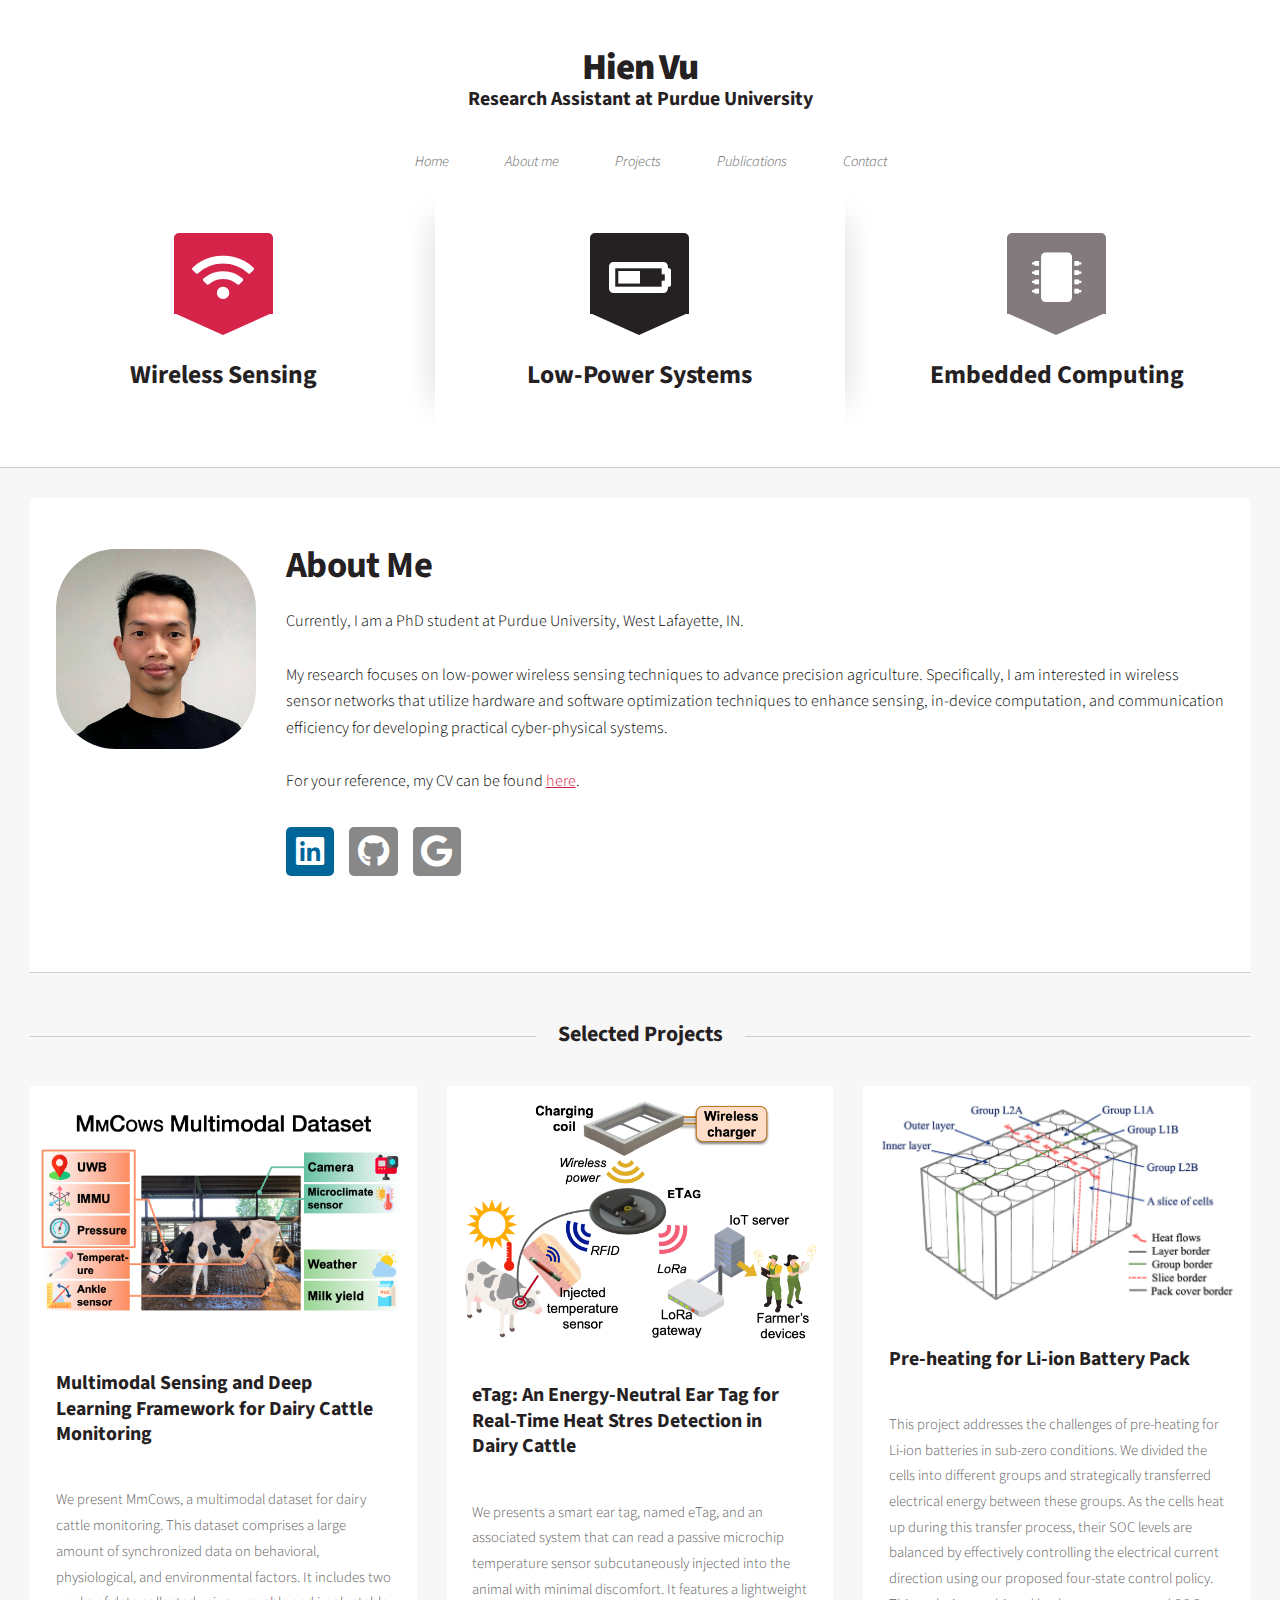
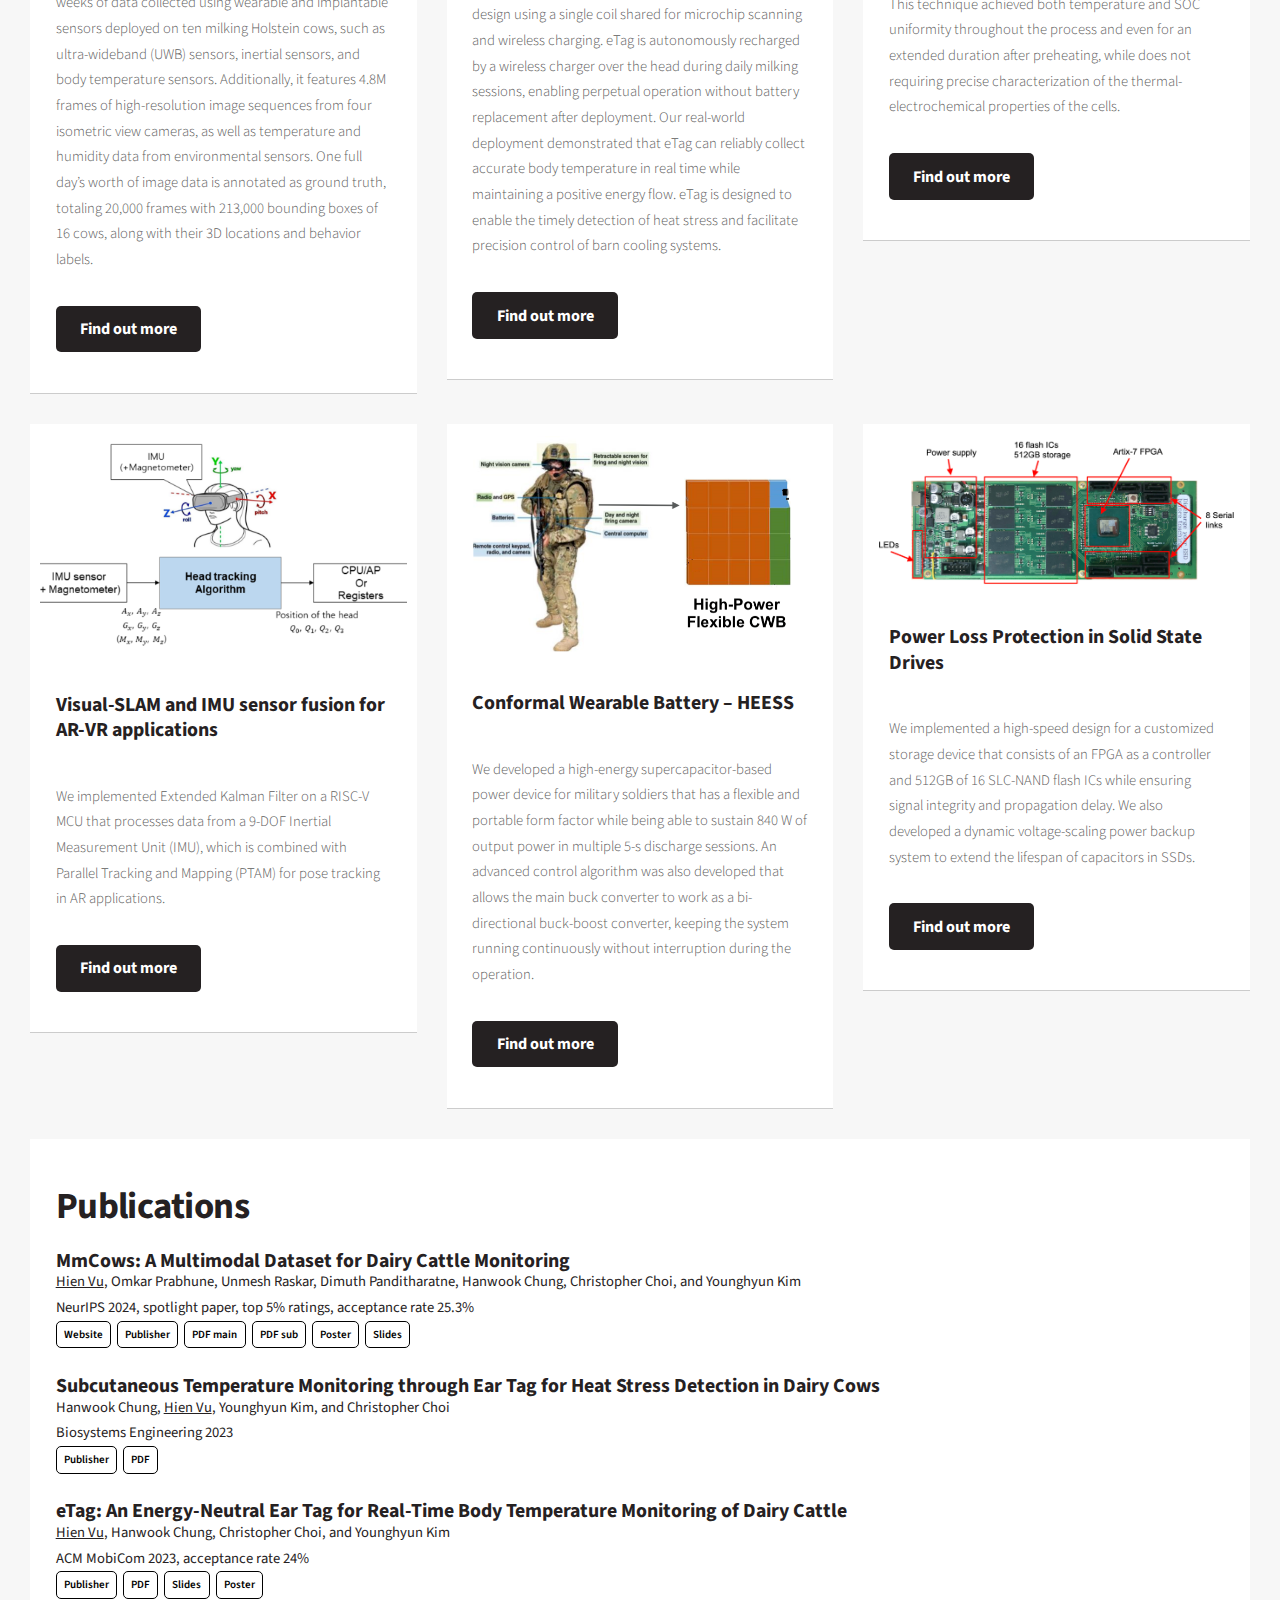
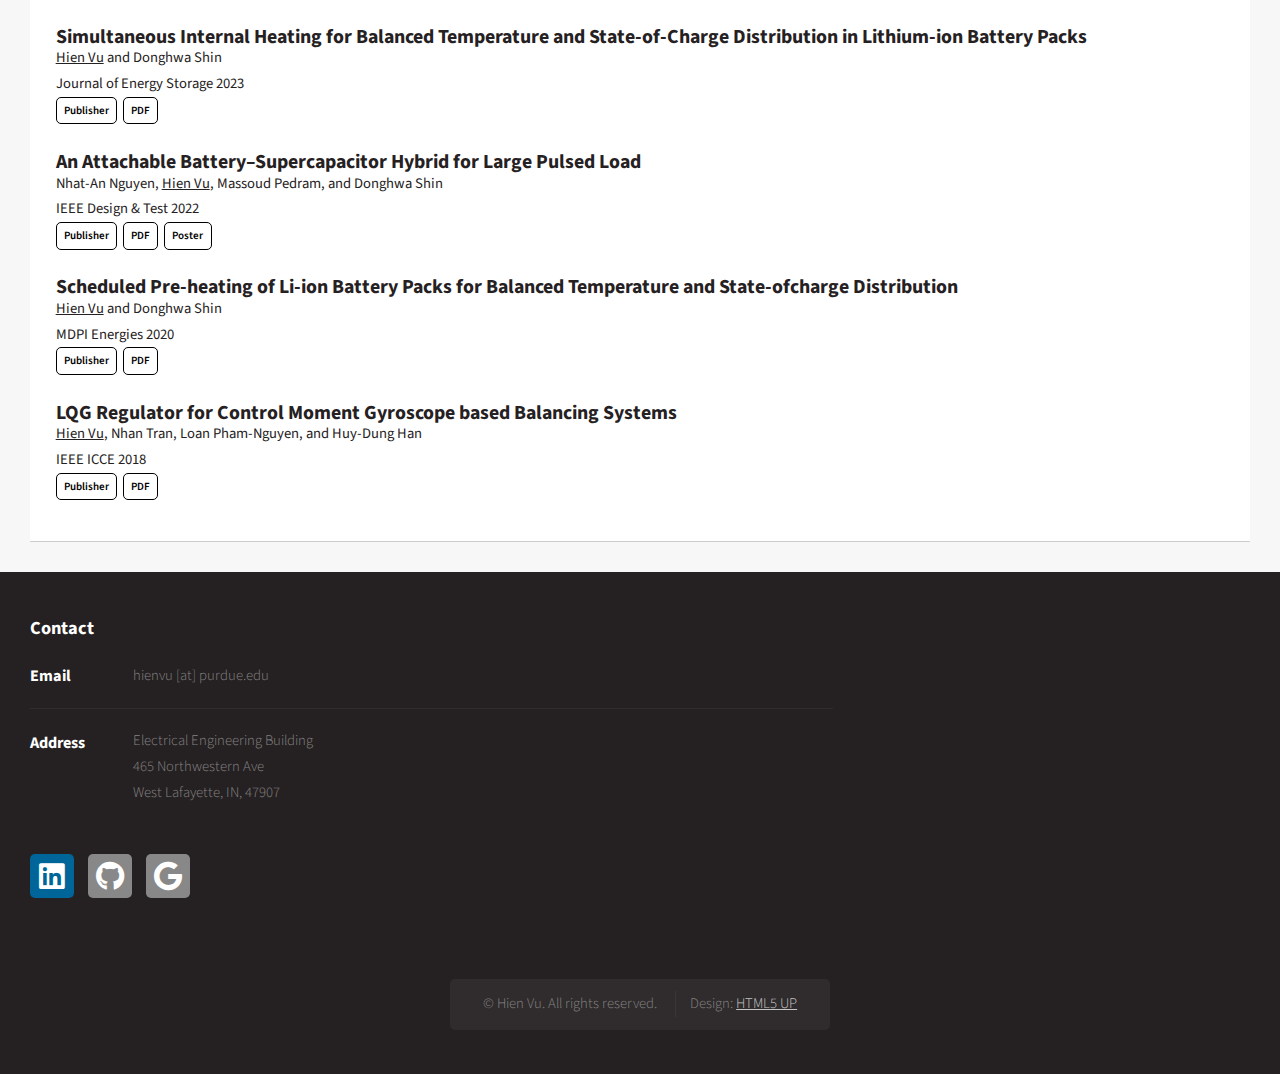
==== commit f100ac23: "update" ====
--- a/index.html
+++ b/index.html
@@ -329,6 +329,7 @@
 									<a class="button small alt" href="https://www.dropbox.com/scl/fi/v6la2ydf9biwo1w7e76ck/MmCows_dataset.pdf?rlkey=ay6d407gtlgrjuit8cy4yiatv&st=zfhsxdw7&dl=1">PDF main</a>
 									<a class="button small alt" href="https://www.dropbox.com/scl/fi/86fx179015w424iy36ehj/MmCows_supplementary.pdf?rlkey=79z3ykysdqgm76xk8qbhezvte&st=mymy14cp&dl=1">PDF sub</a>
 									<a class="button small alt" href="https://www.dropbox.com/scl/fi/g466wu7mhuygx9ybh5nr9/MmCows_poster.pdf?rlkey=vqf6qt4md3xd86frsl70i08h9&st=g1z36kzr&dl=1">Poster</a>
+									<a class="button small alt" href="files/misc/MmCows_slides.pdf">Slides</a>
 								</article>
 							</div>
 							</br>
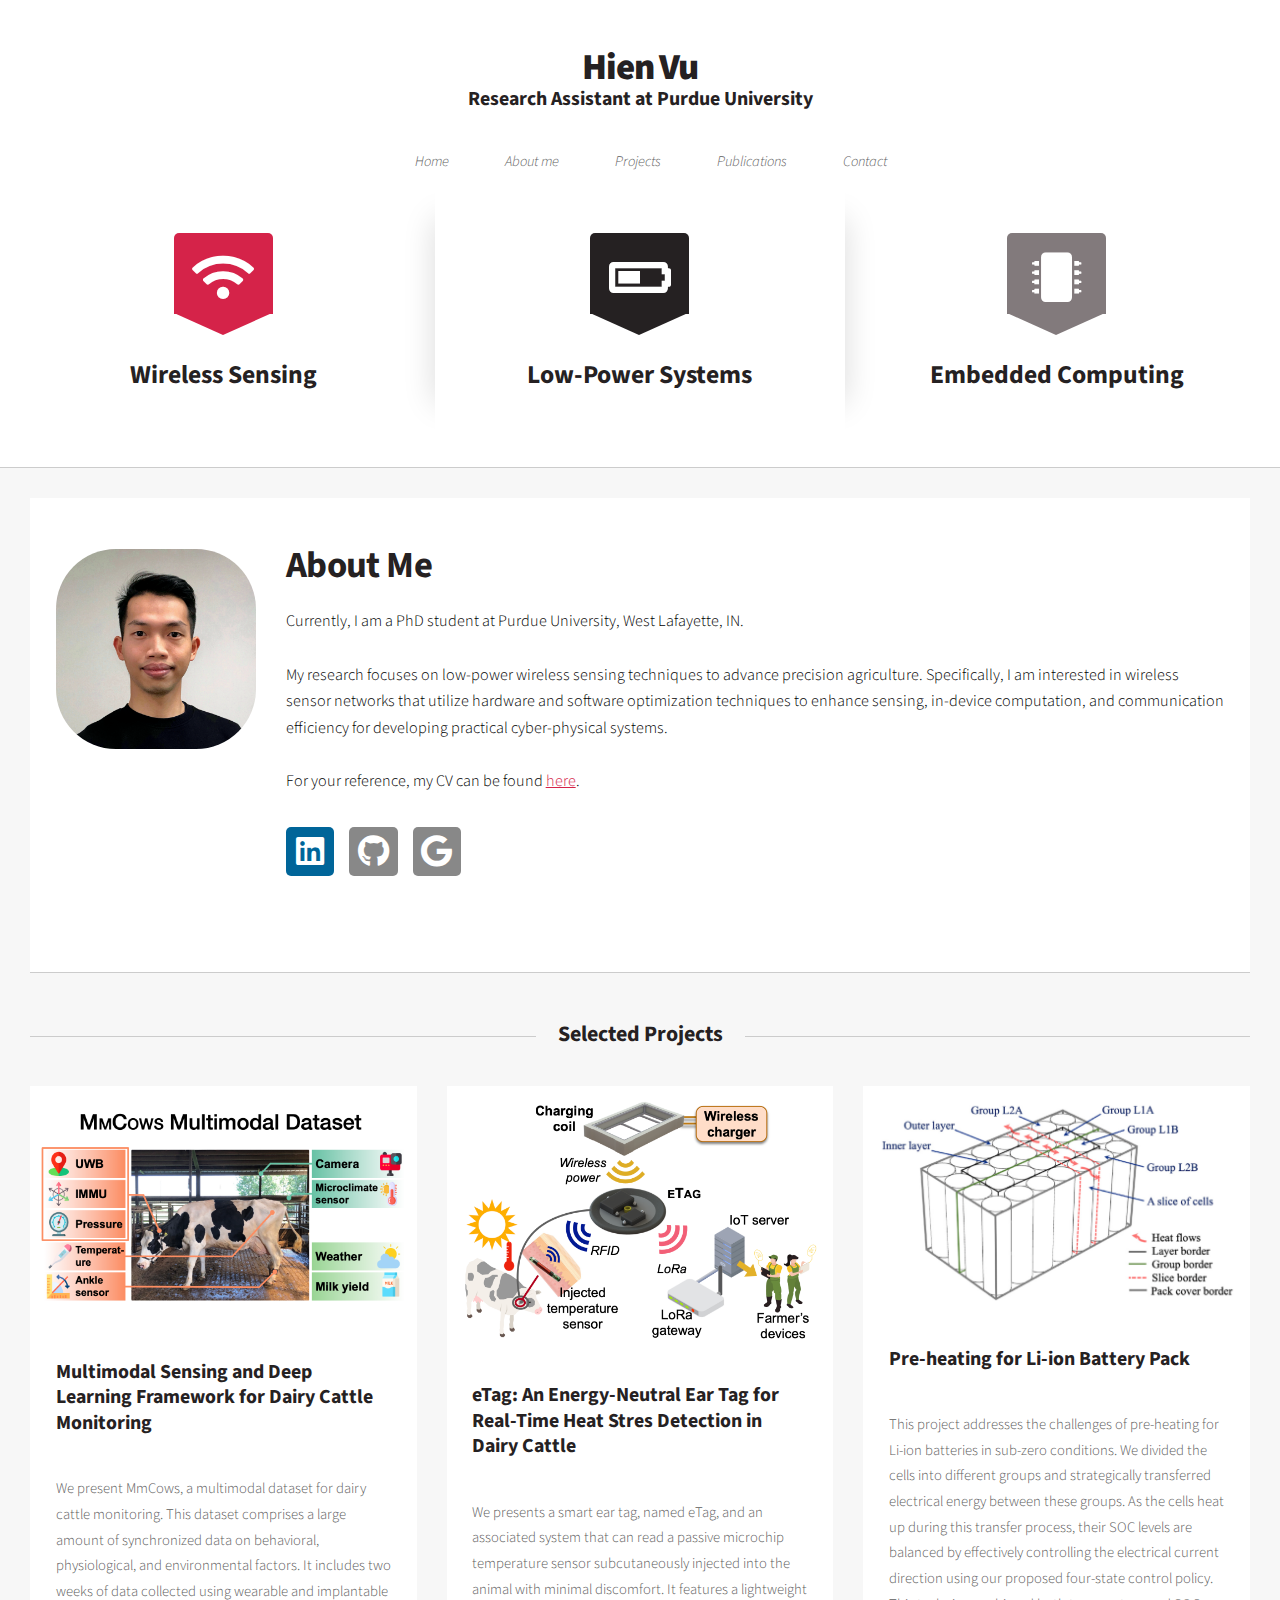
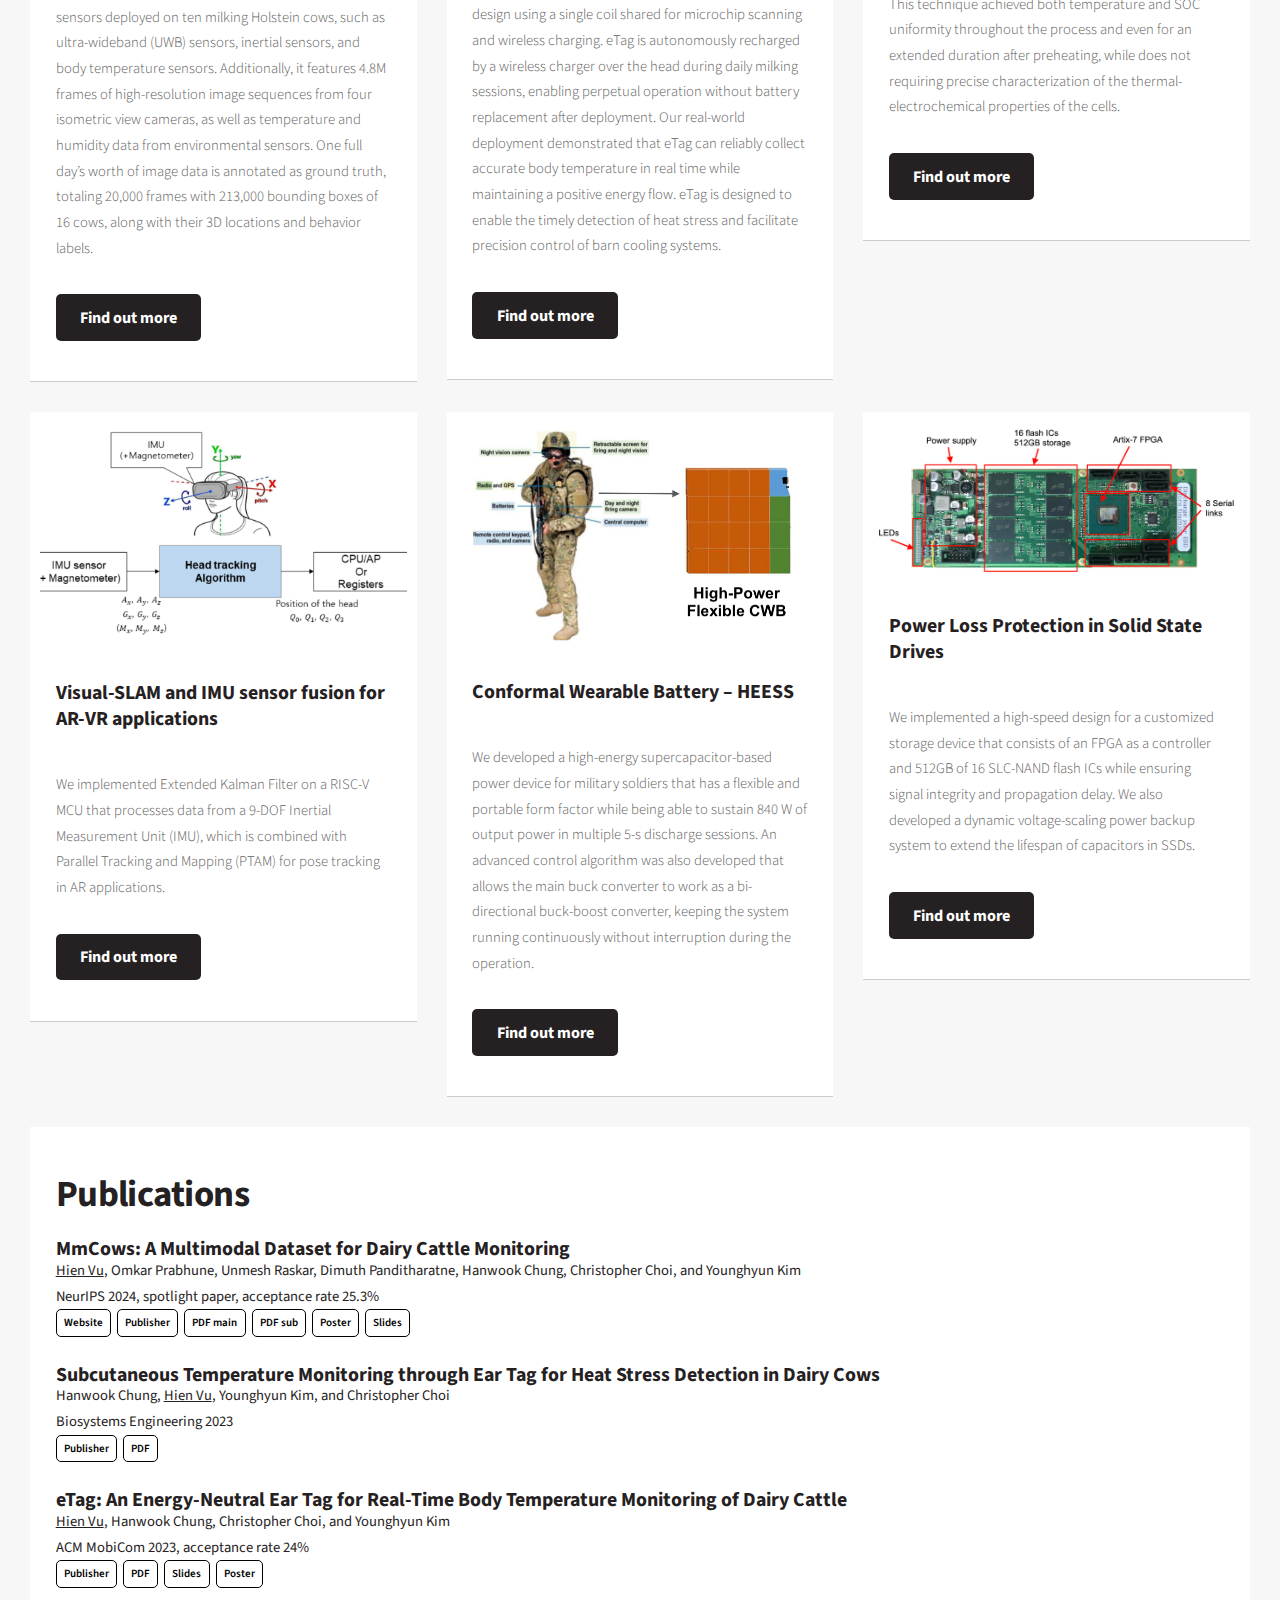
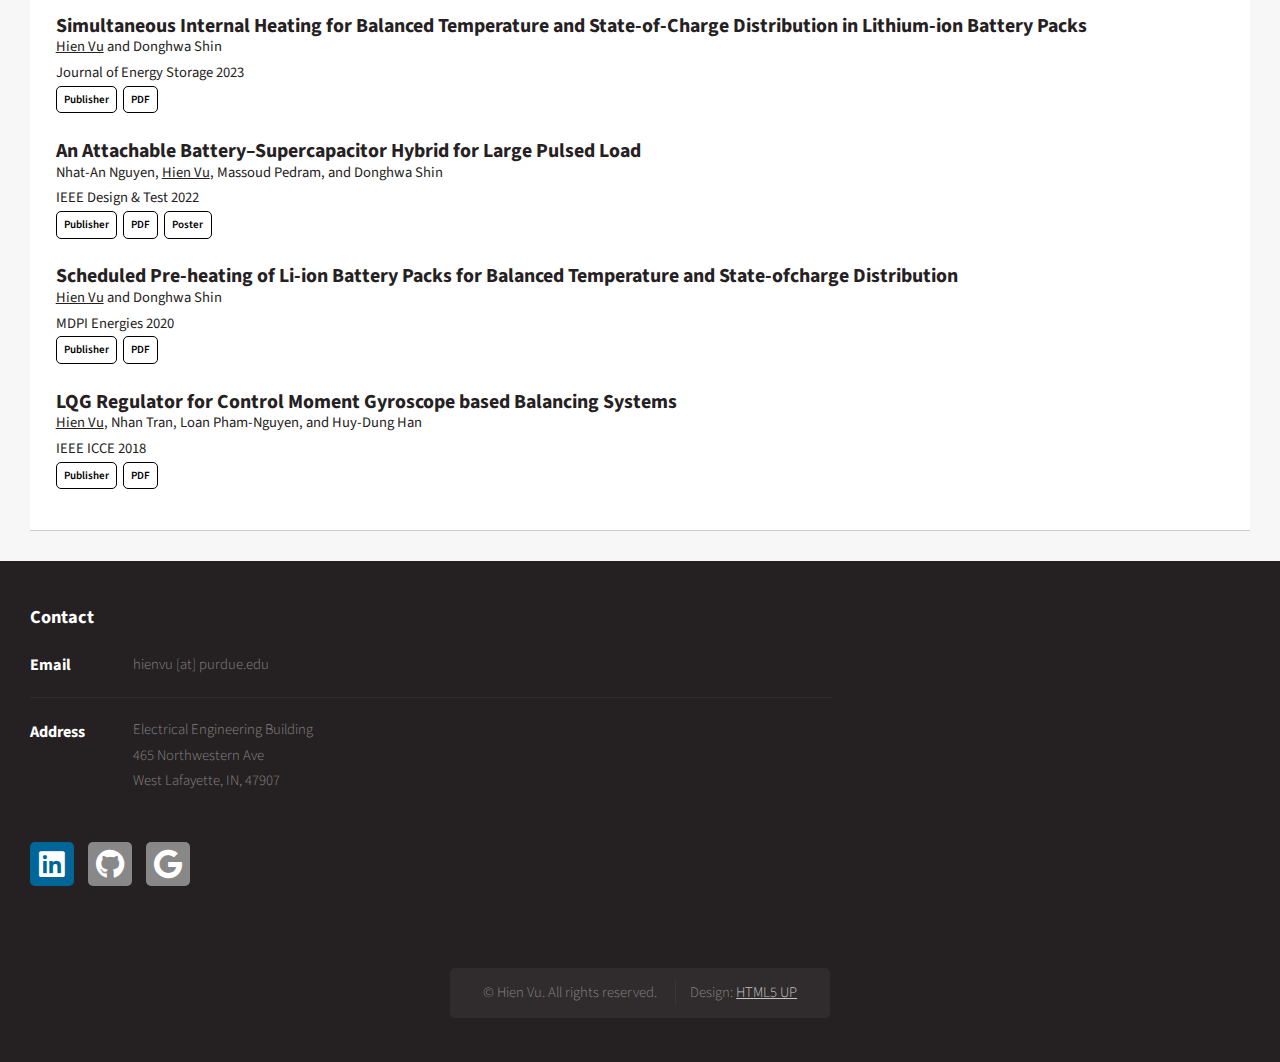
==== commit 6ec72d63: "update" ====
--- a/index.html
+++ b/index.html
@@ -322,7 +322,7 @@
 								<article class="archive__item" itemscope="" itemtype="http://schema.org/CreativeWork">
 									<h3 class="archive__item-title" itemprop="headline" style="text-decoration:none; margin-bottom:-5px;">MmCows: A Multimodal Dataset for Dairy Cattle Monitoring</h3>
 									<p><u>Hien Vu</u>, Omkar Prabhune, Unmesh Raskar, Dimuth Panditharatne, Hanwook Chung, Christopher Choi, and Younghyun Kim</br>
-									NeurIPS 2024, spotlight paper, top 5% ratings, acceptance rate 25.3%
+									NeurIPS 2024, spotlight paper, acceptance rate 25.3%
 									<br/>
 									<a class="button small alt" href="https://engineering.purdue.edu/neis/research/projects/mmcows.html">Website</a>
 									<a class="button small alt" href="https://neurips.cc/virtual/2024/poster/97651">Publisher</a>
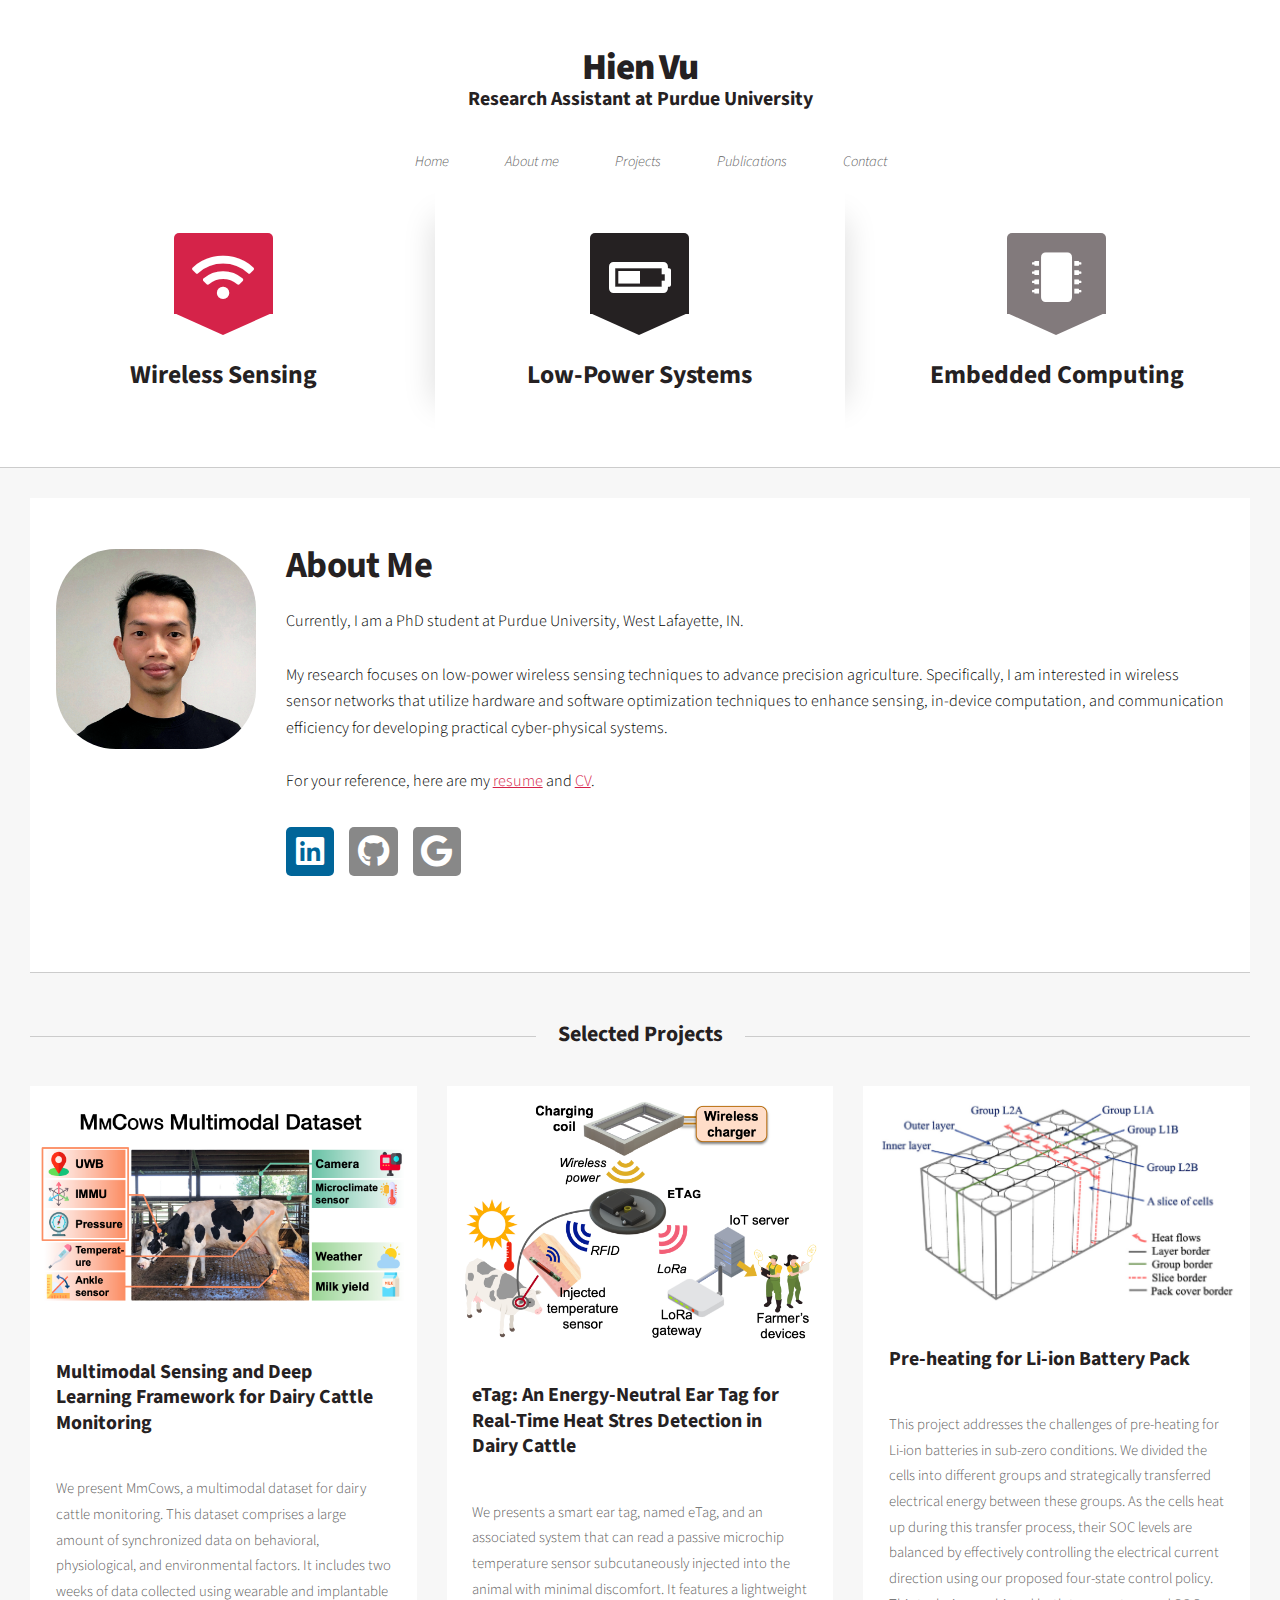
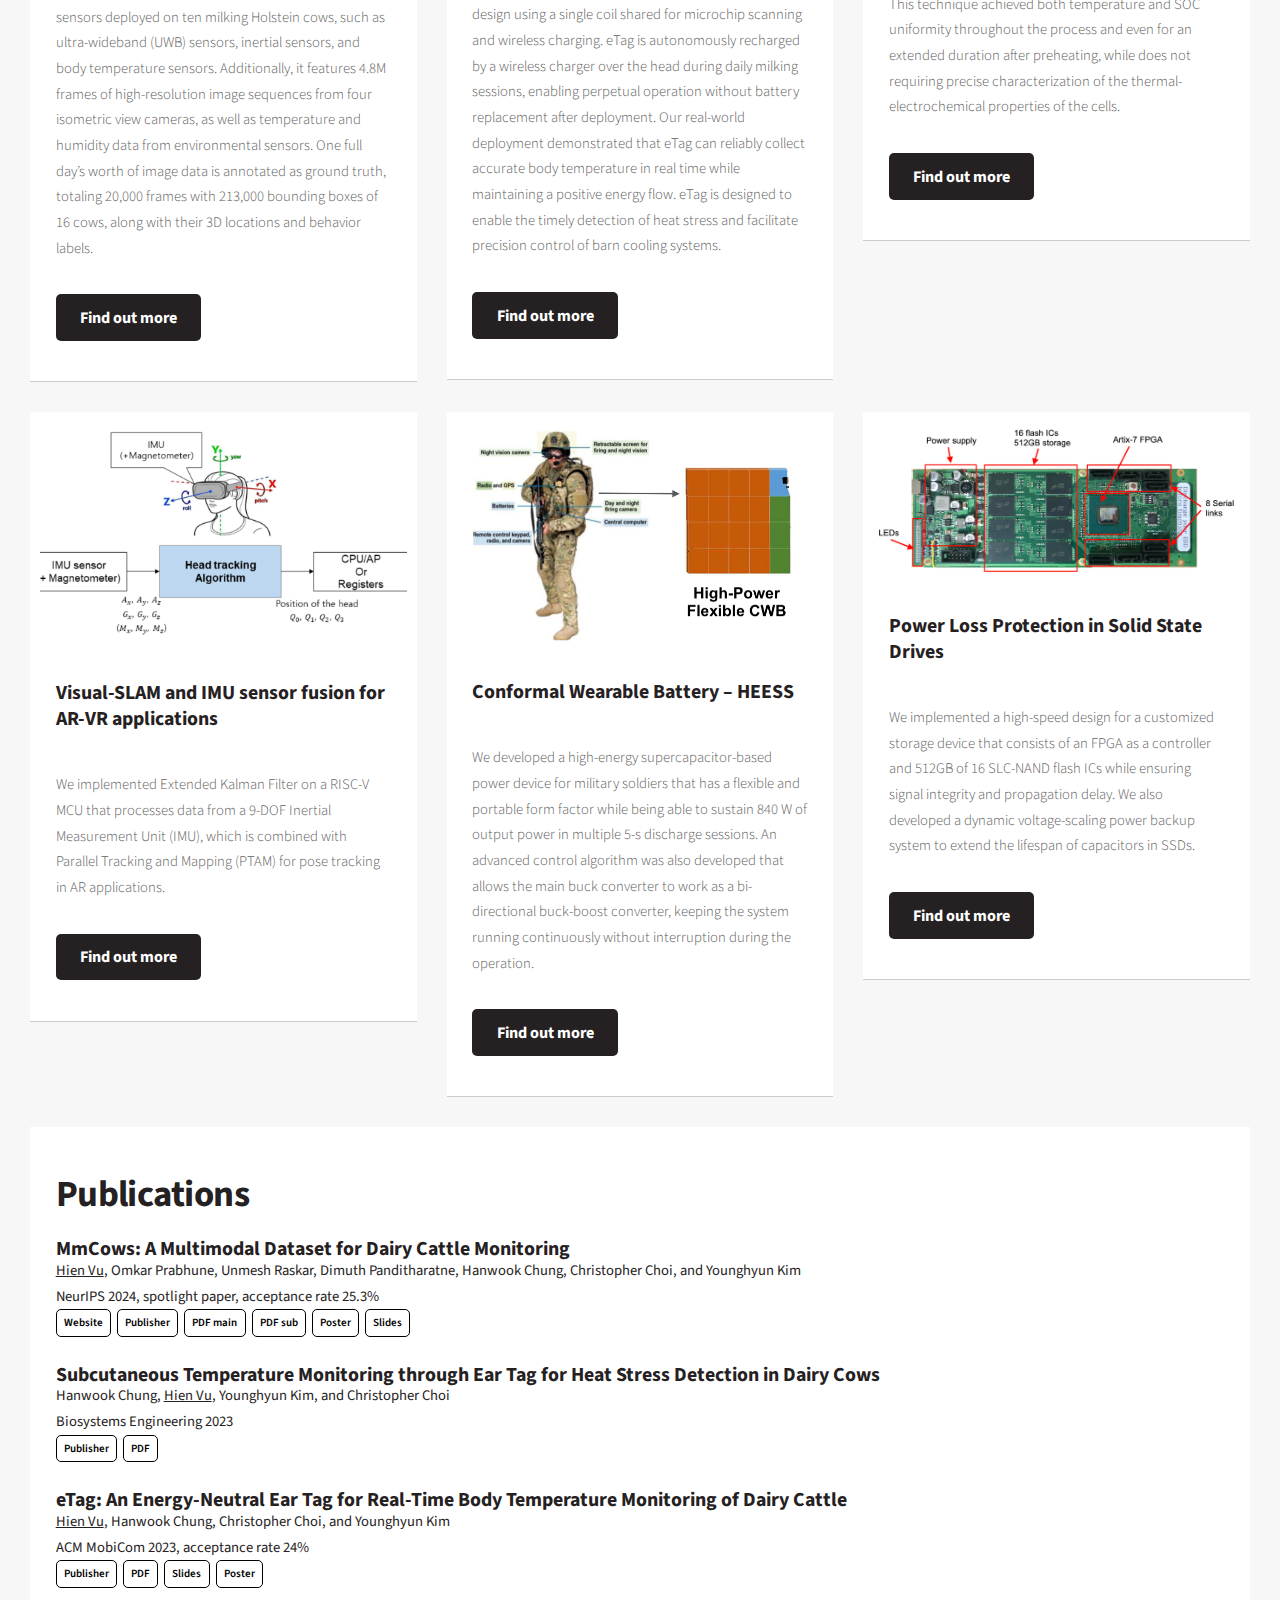
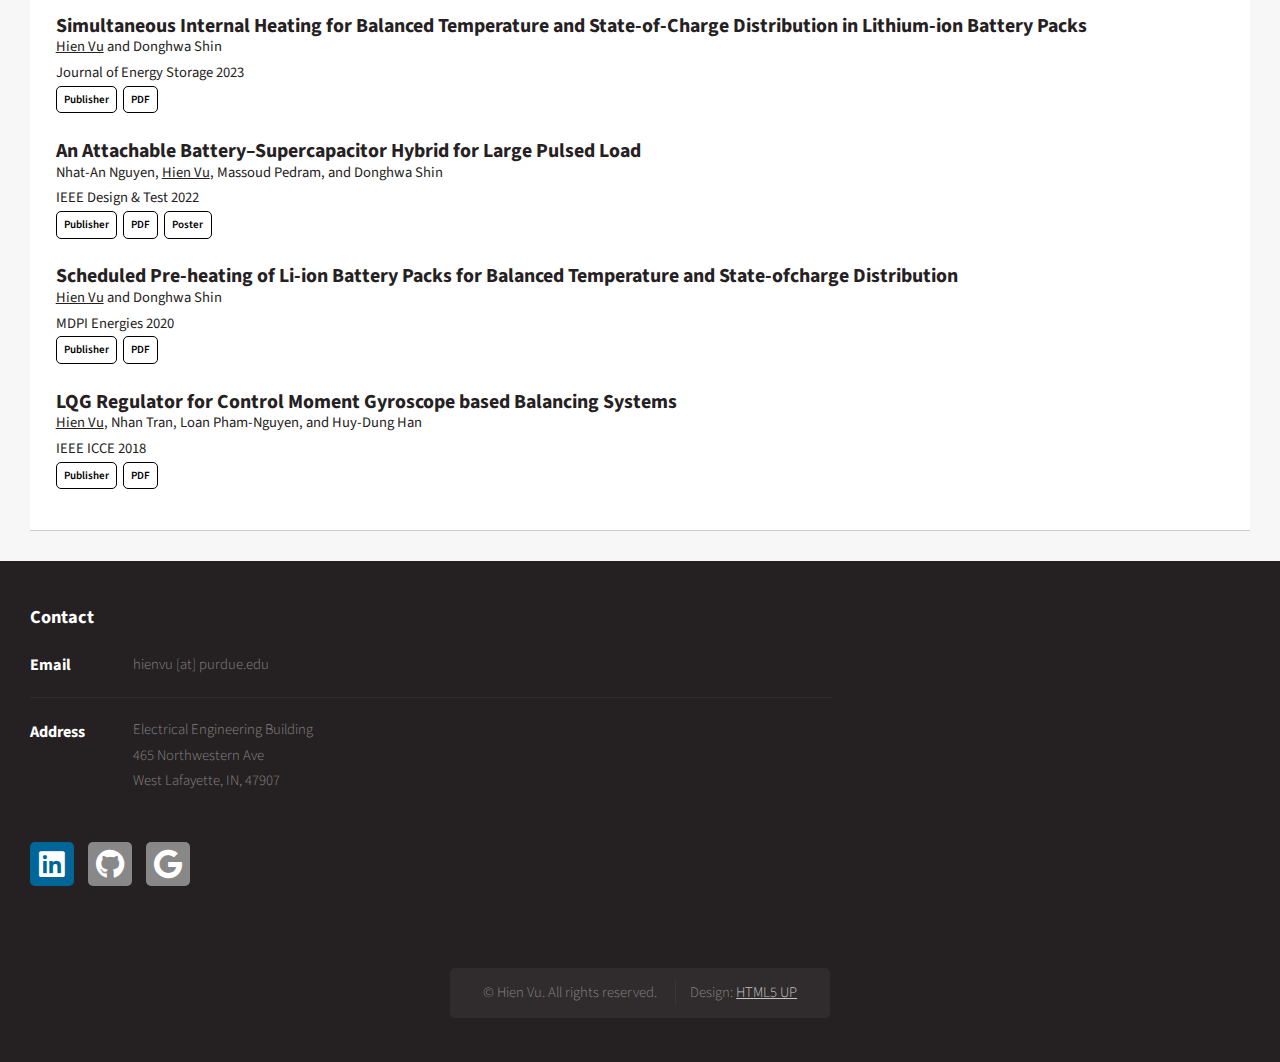
==== commit d58f982d: "update" ====
--- a/index.html
+++ b/index.html
@@ -155,7 +155,7 @@
 
 									My research focuses on low-power wireless sensing techniques to advance precision agriculture. Specifically, I am interested in wireless sensor networks that utilize hardware and software optimization techniques to enhance sensing, in-device computation, and communication efficiency for developing practical cyber-physical systems. </br> </br>
  
-									For your reference, my CV can be found <a href="files/CV_Hien_Vu.pdf">here</a>.
+									For your reference, here are my <a href="files/Resume_Hien_Vu_ind.pdf">resume</a> and <a href="files/CV_Hien_Vu_aca.pdf">CV</a>.
 								</p>
 
 								<ul class="social">
